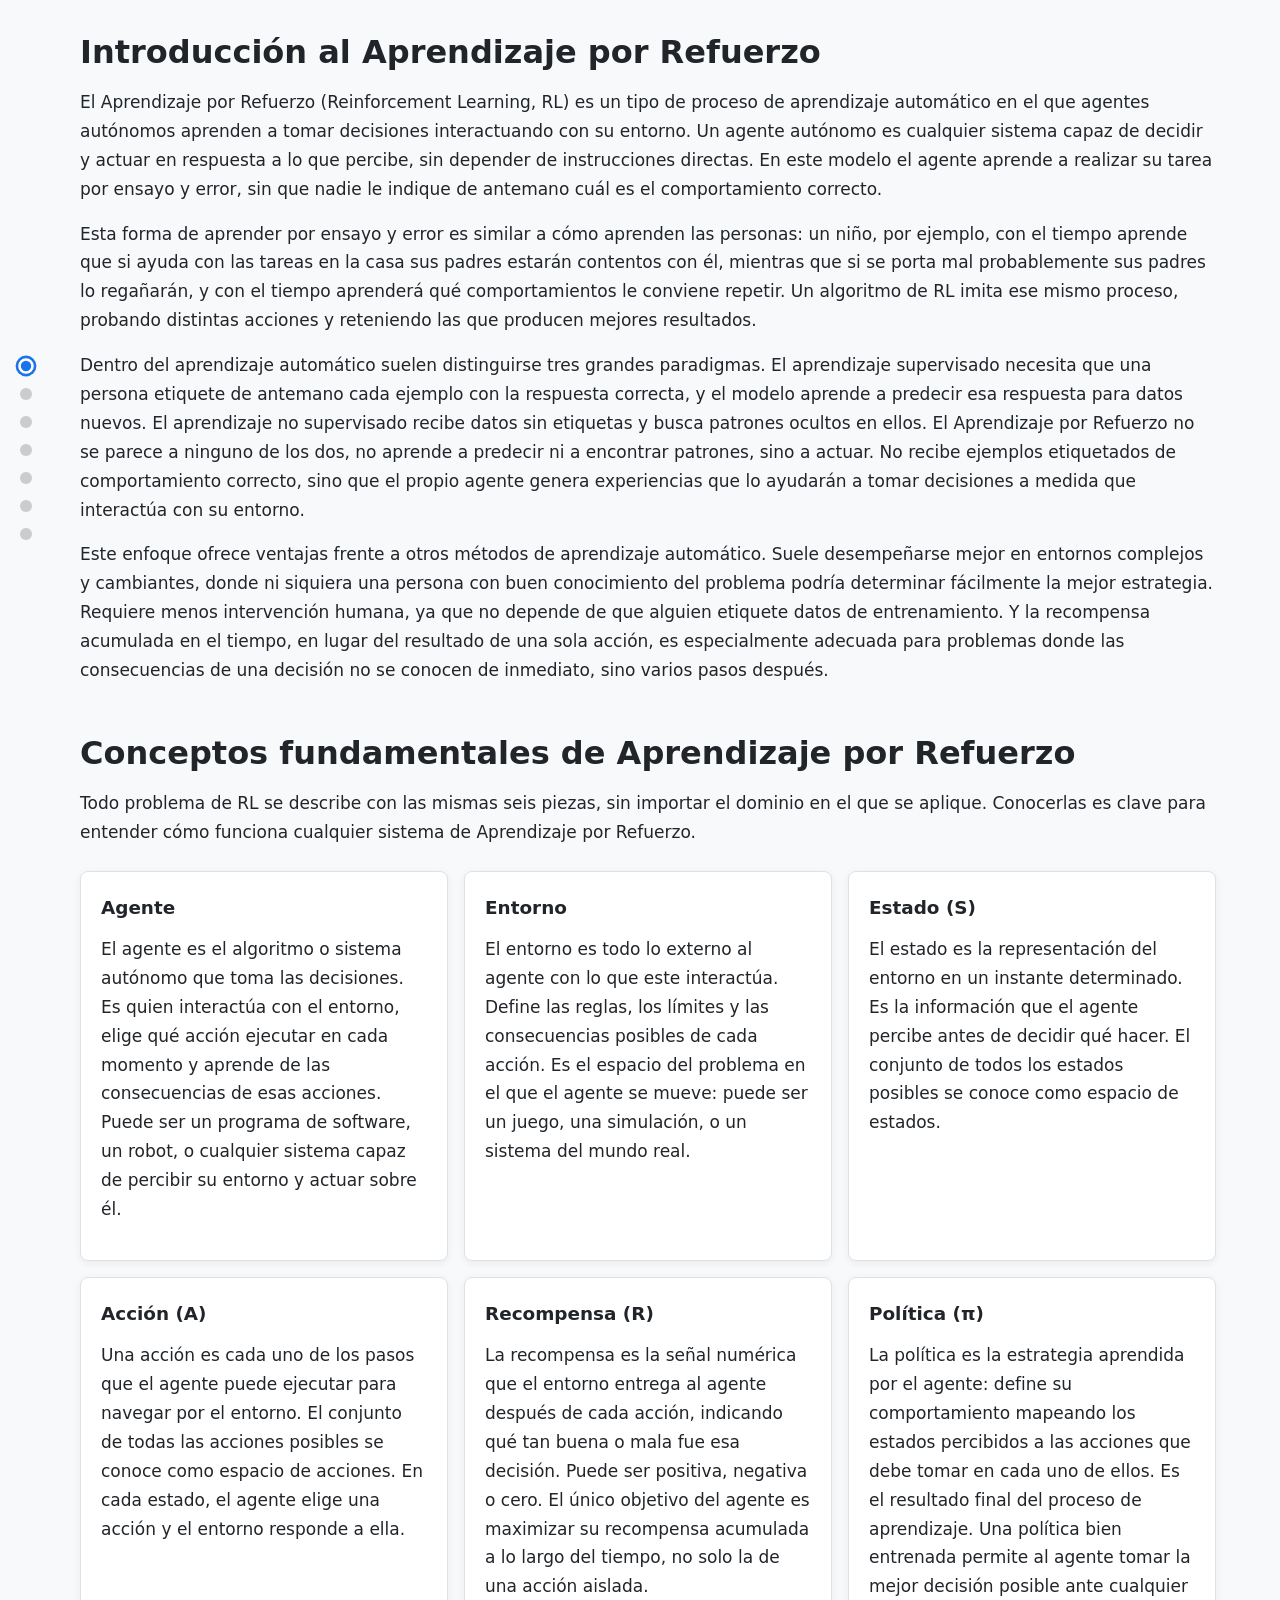
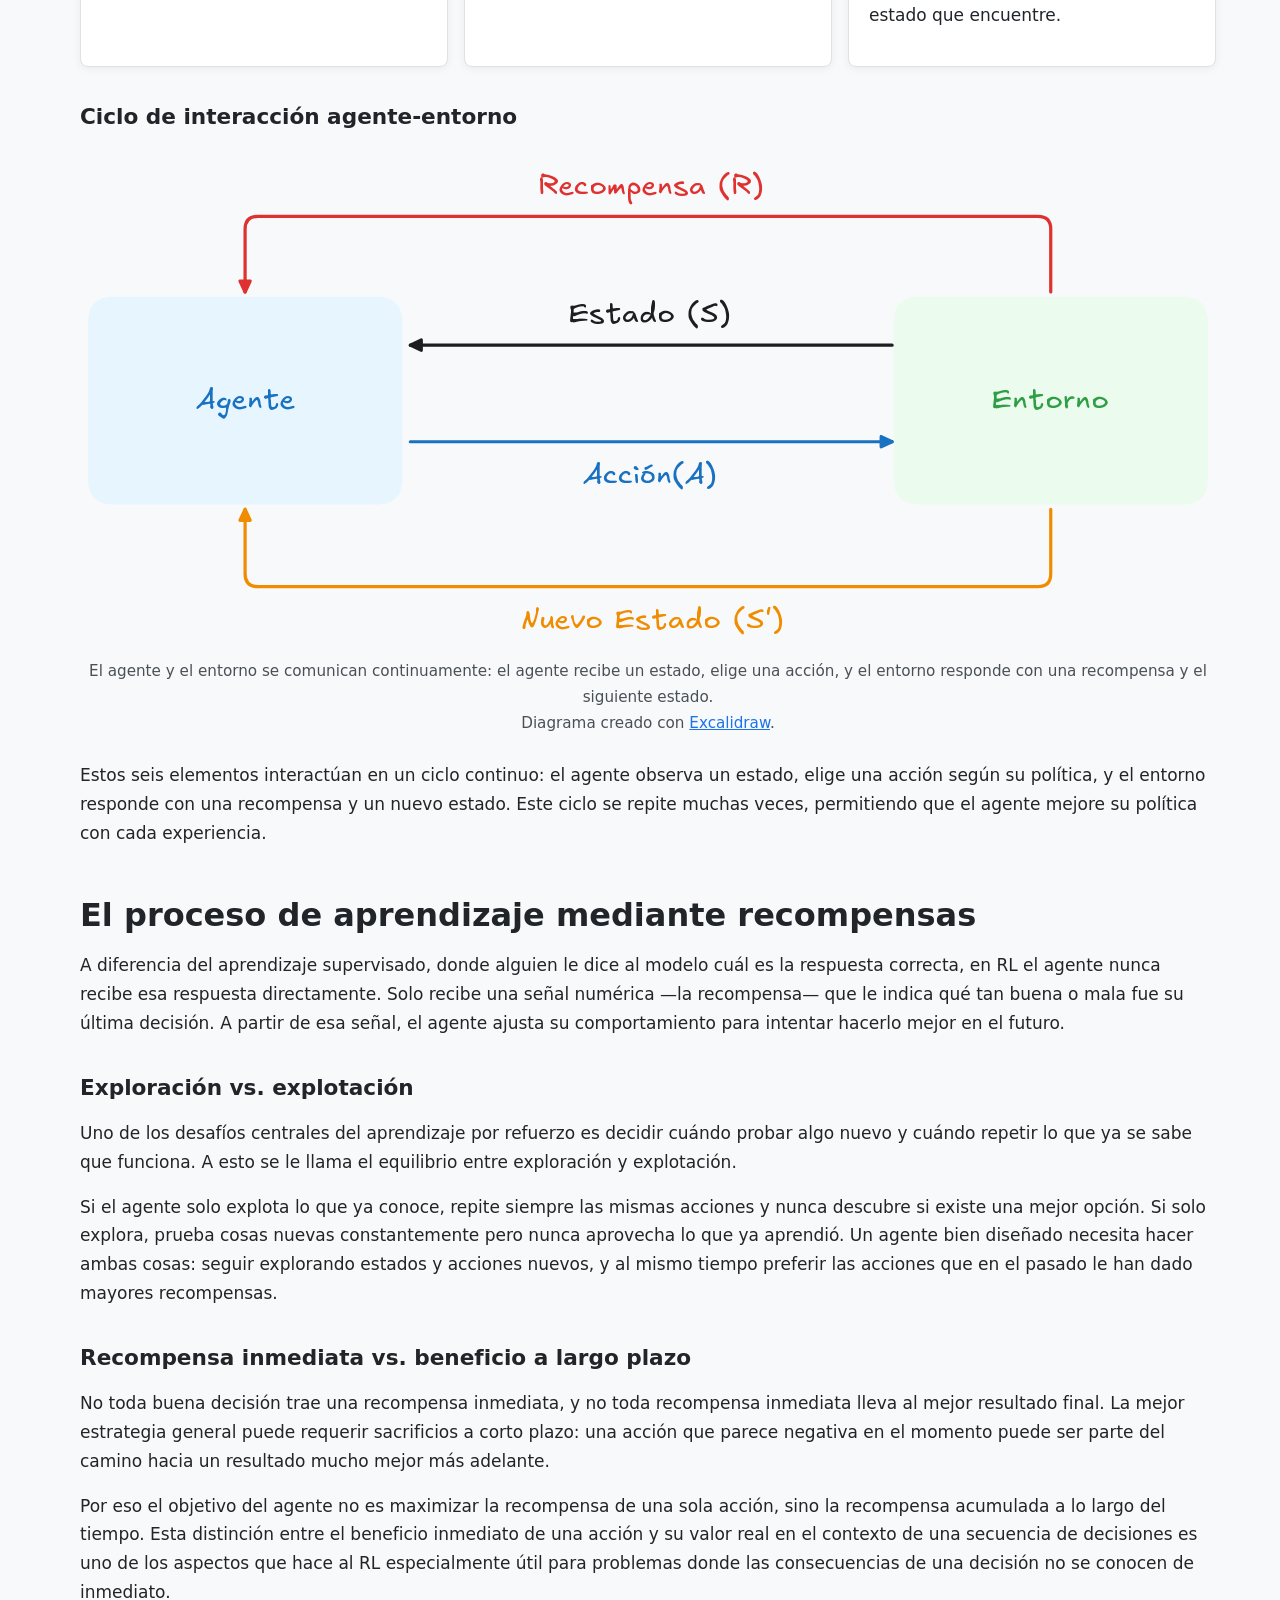
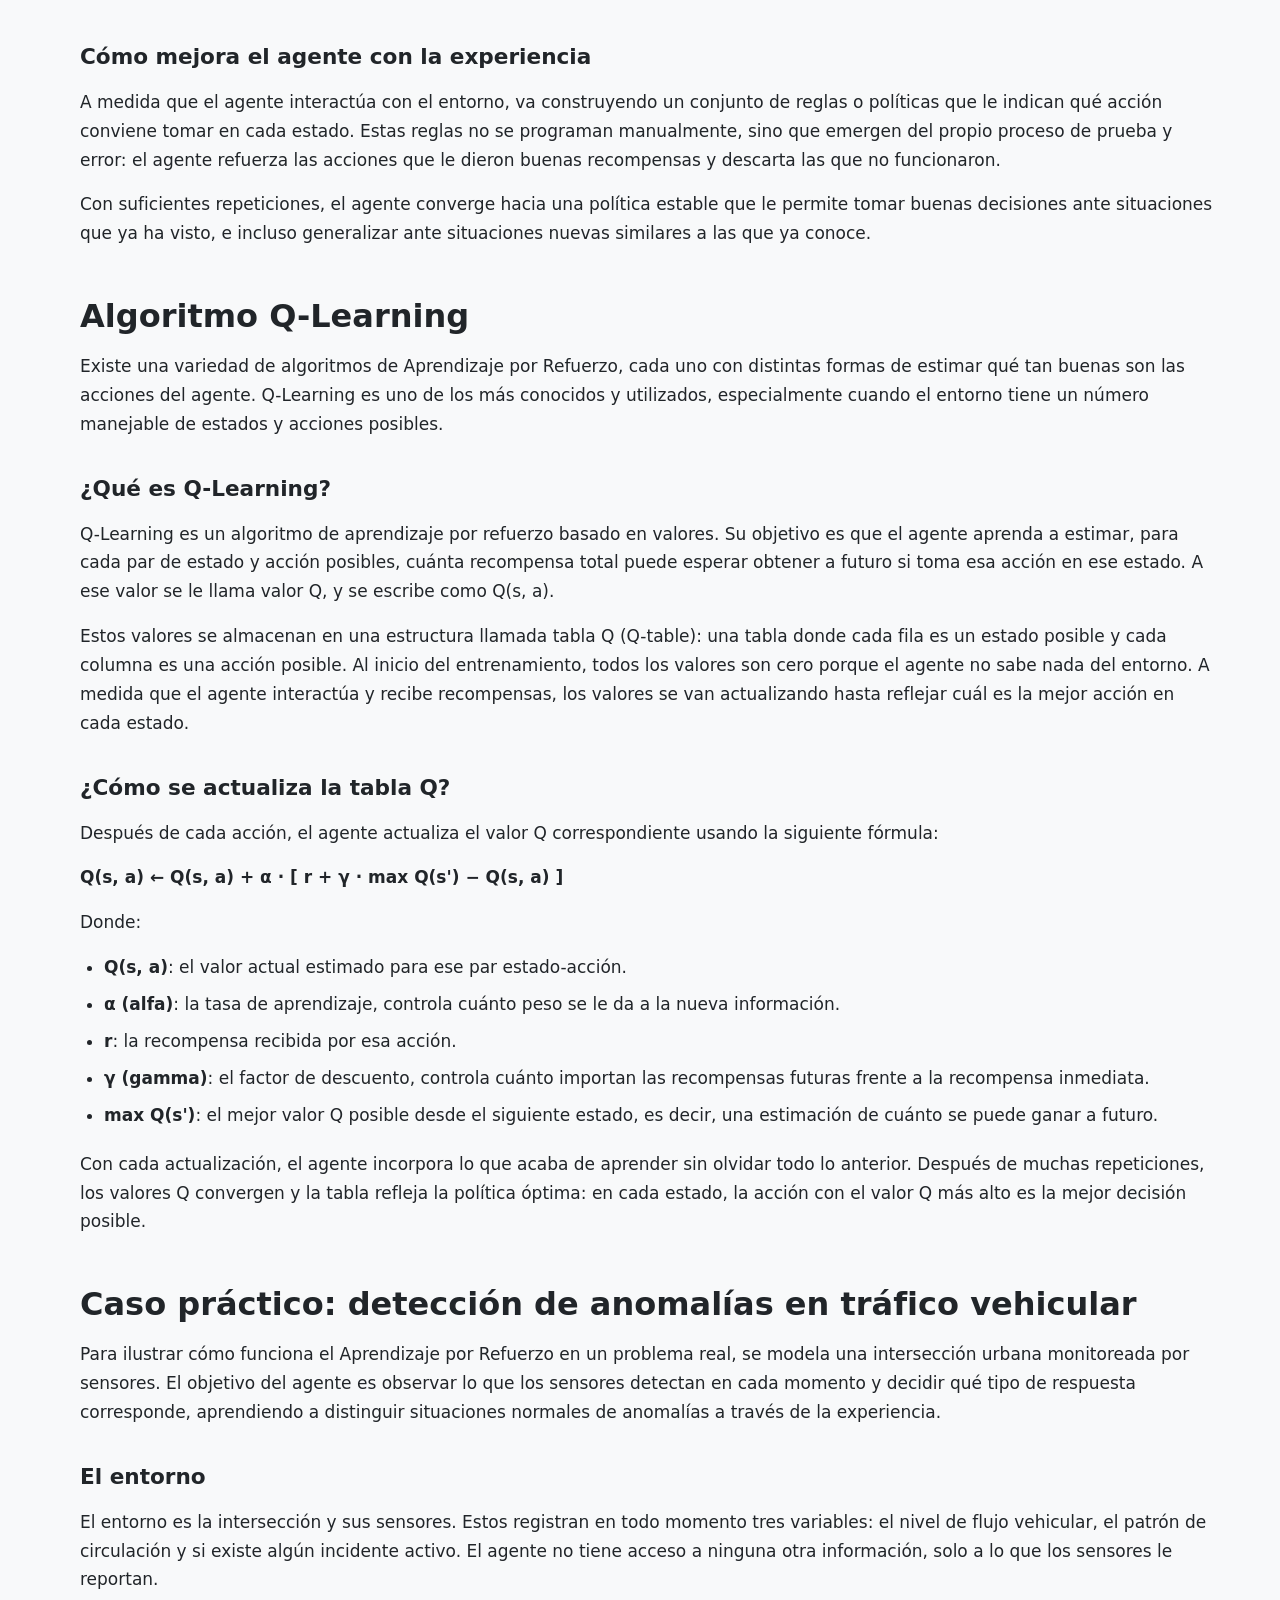
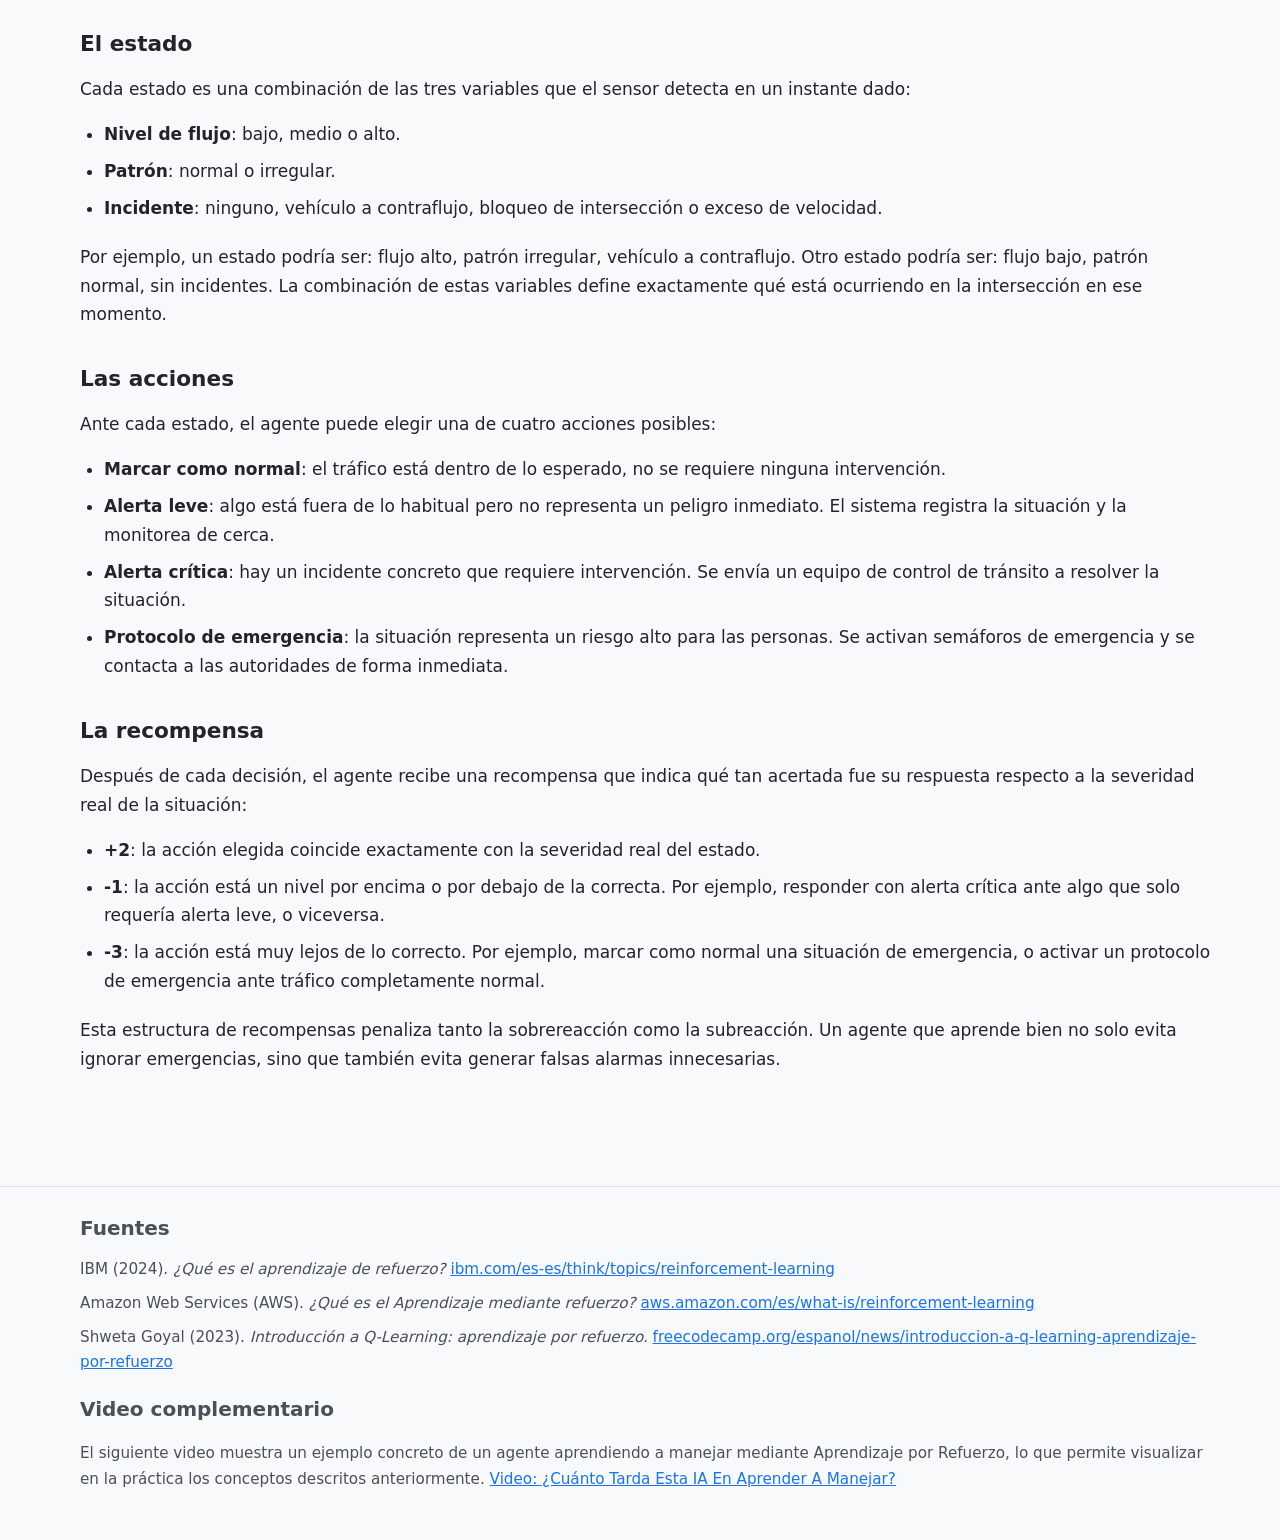
==== index.html @ fd93acb8 "feat: Añadir base para simulador de agente RL" ====
<!DOCTYPE html>
<html lang="es">
  <head>
      <meta charset="UTF-8">
      <meta name="viewport" content="width=device-width, initial-scale=1.0">
      <link rel="stylesheet" href="css/styles.css">
      <title>Aprendizaje por Refuerzo</title>
  </head>
  <body>
    <nav id="navbar" class="nav-dots" aria-label="Navegación principal">
      <a href="#intro" class="nav-link active" aria-label="Introducción">
        <span class="nav-dot"></span>
        <span class="nav-label">Introducción</span>
      </a>
      <a href="#conceptos" class="nav-link" aria-label="Conceptos fundamentales">
        <span class="nav-dot"></span>
        <span class="nav-label">Conceptos</span>
      </a>
      <a href="#aprendizaje" class="nav-link" aria-label="Aprendizaje mediante recompensas">
        <span class="nav-dot"></span>
        <span class="nav-label">Aprendizaje</span>
      </a>
      <a href="#algoritmo" class="nav-link" aria-label="Algoritmo Q-Learning">
        <span class="nav-dot"></span>
        <span class="nav-label">Q-Learning</span>
      </a>
      <a href="#caso-practico" class="nav-link" aria-label="Caso práctico">
        <span class="nav-dot"></span>
        <span class="nav-label">Caso práctico</span>
      </a>
      <a href="./simulador.html" class="nav-link" aria-label="Simulador">
        <span class="nav-dot"></span>
        <span class="nav-label">Simulador</span>
      </a>
      <a href="#conclusiones" class="nav-link" aria-label="Conclusiones">
        <span class="nav-dot"></span>
        <span class="nav-label">Conclusiones</span>
      </a>
    </nav>
    <main>
      <section id="intro">
        <h1>Introducción al Aprendizaje por Refuerzo</h1>
        <p>
          El Aprendizaje por Refuerzo (Reinforcement Learning, RL) es un tipo de proceso de aprendizaje automático en el que agentes autónomos aprenden a tomar decisiones interactuando con su entorno. Un agente autónomo es cualquier sistema capaz de decidir y actuar en respuesta a lo que percibe, sin depender de instrucciones directas. En este modelo el agente aprende a realizar su tarea por ensayo y error, sin que nadie le indique de antemano cuál es el comportamiento correcto.
        </p>
        <p>
          Esta forma de aprender por ensayo y error es similar a cómo aprenden las personas: un niño, por ejemplo, con el tiempo aprende que si ayuda con las tareas en la casa sus padres estarán contentos con él, mientras que si se porta mal probablemente sus padres lo regañarán, y con el tiempo aprenderá qué comportamientos le conviene repetir. Un algoritmo de RL imita ese mismo proceso, probando distintas acciones y reteniendo las que producen mejores resultados.
        </p>
        <p>
          Dentro del aprendizaje automático suelen distinguirse tres grandes paradigmas. El aprendizaje supervisado necesita que una persona etiquete de antemano cada ejemplo con la respuesta correcta, y el modelo aprende a predecir esa respuesta para datos nuevos. El aprendizaje no supervisado recibe datos sin etiquetas y busca patrones ocultos en ellos. El Aprendizaje por Refuerzo no se parece a ninguno de los dos, no aprende a predecir ni a encontrar patrones, sino a actuar. No recibe ejemplos etiquetados de comportamiento correcto, sino que el propio agente genera experiencias que lo ayudarán a tomar decisiones a medida que interactúa con su entorno.
        </p>
        <p>
          Este enfoque ofrece ventajas frente a otros métodos de aprendizaje automático. Suele desempeñarse mejor en entornos complejos y cambiantes, donde ni siquiera una persona con buen conocimiento del problema podría determinar fácilmente la mejor estrategia. Requiere menos intervención humana, ya que no depende de que alguien etiquete datos de entrenamiento. Y la recompensa acumulada en el tiempo, en lugar del resultado de una sola acción, es especialmente adecuada para problemas donde las consecuencias de una decisión no se conocen de inmediato, sino varios pasos después.
        </p>
      </section>

      <section id="conceptos">
        <h1>Conceptos fundamentales de Aprendizaje por Refuerzo</h1>
        <p>
          Todo problema de RL se describe con las mismas seis piezas, sin importar el dominio en el que se aplique. Conocerlas es clave para entender cómo funciona cualquier sistema de Aprendizaje por Refuerzo.
        </p>
        <div class="cards">
          <article>
            <h2>Agente</h2>
            <p>
              El agente es el algoritmo o sistema autónomo que toma las decisiones. Es quien interactúa con el entorno, elige qué acción ejecutar en cada momento y aprende de las consecuencias de esas acciones. Puede ser un programa de software, un robot, o cualquier sistema capaz de percibir su entorno y actuar sobre él.
            </p>
          </article>
          <article>
            <h2>Entorno</h2>
            <p>
              El entorno es todo lo externo al agente con lo que este interactúa. Define las reglas, los límites y las consecuencias posibles de cada acción. Es el espacio del problema en el que el agente se mueve: puede ser un juego, una simulación, o un sistema del mundo real.
            </p>
          </article>
          <article>
            <h2>Estado (S)</h2>
            <p>
              El estado es la representación del entorno en un instante determinado. Es la información que el agente percibe antes de decidir qué hacer. El conjunto de todos los estados posibles se conoce como espacio de estados.
            </p>
          </article>
          <article>
            <h2>Acción (A)</h2>
            <p>
              Una acción es cada uno de los pasos que el agente puede ejecutar para navegar por el entorno. El conjunto de todas las acciones posibles se conoce como espacio de acciones. En cada estado, el agente elige una acción y el entorno responde a ella.
            </p>
          </article>
          <article>
            <h2>Recompensa (R)</h2>
            <p>
              La recompensa es la señal numérica que el entorno entrega al agente después de cada acción, indicando qué tan buena o mala fue esa decisión. Puede ser positiva, negativa o cero. El único objetivo del agente es maximizar su recompensa acumulada a lo largo del tiempo, no solo la de una acción aislada.
            </p>
          </article>
          <article>
            <h2>Política (π)</h2>
            <p>
              La política es la estrategia aprendida por el agente: define su comportamiento mapeando los estados percibidos a las acciones que debe tomar en cada uno de ellos. Es el resultado final del proceso de aprendizaje. Una política bien entrenada permite al agente tomar la mejor decisión posible ante cualquier estado que encuentre.
            </p>
          </article>
        </div>
        <h2>Ciclo de interacción agente-entorno</h2>
        <figure class="diagrama-ciclo">
          <img src="./assets/Diagram.svg" alt="Diagrama del ciclo agente-entorno: estado, acción, recompensa y nuevo estado" />
          <figcaption>
            El agente y el entorno se comunican continuamente: el agente recibe un estado,
            elige una acción, y el entorno responde con una recompensa y el siguiente estado. <br>
            Diagrama creado con <a href="https://excalidraw.com" target="_blank" rel="noopener noreferrer">Excalidraw</a>.
          </figcaption>
        </figure>

        <p>
          Estos seis elementos interactúan en un ciclo continuo: el agente observa un estado, elige una acción según su política, y el entorno responde con una recompensa y un nuevo estado. Este ciclo se repite muchas veces, permitiendo que el agente mejore su política con cada experiencia.
        </p>
      </section>

      <section id="aprendizaje">
        <h1>El proceso de aprendizaje mediante recompensas</h1>
        <p>
          A diferencia del aprendizaje supervisado, donde alguien le dice al modelo cuál es la respuesta correcta, en RL el agente nunca recibe esa respuesta directamente. Solo recibe una señal numérica —la recompensa— que le indica qué tan buena o mala fue su última decisión. A partir de esa señal, el agente ajusta su comportamiento para intentar hacerlo mejor en el futuro.
        </p>
        <h2>Exploración vs. explotación</h2>
        <p>
          Uno de los desafíos centrales del aprendizaje por refuerzo es decidir cuándo probar algo nuevo y cuándo repetir lo que ya se sabe que funciona. A esto se le llama el equilibrio entre exploración y explotación.
        </p>
        <p>
          Si el agente solo explota lo que ya conoce, repite siempre las mismas acciones y nunca descubre si existe una mejor opción. Si solo explora, prueba cosas nuevas constantemente pero nunca aprovecha lo que ya aprendió. Un agente bien diseñado necesita hacer ambas cosas: seguir explorando estados y acciones nuevos, y al mismo tiempo preferir las acciones que en el pasado le han dado mayores recompensas.
        </p>

        <h2>Recompensa inmediata vs. beneficio a largo plazo</h2>
        <p>
          No toda buena decisión trae una recompensa inmediata, y no toda recompensa inmediata lleva al mejor resultado final. La mejor estrategia general puede requerir sacrificios a corto plazo: una acción que parece negativa en el momento puede ser parte del camino hacia un resultado mucho mejor más adelante.
        </p>
        <p>
          Por eso el objetivo del agente no es maximizar la recompensa de una sola acción, sino la recompensa acumulada a lo largo del tiempo. Esta distinción entre el beneficio inmediato de una acción y su valor real en el contexto de una secuencia de decisiones es uno de los aspectos que hace al RL especialmente útil para problemas donde las consecuencias de una decisión no se conocen de inmediato.
        </p>

        <h2>Cómo mejora el agente con la experiencia</h2>
        <p>
          A medida que el agente interactúa con el entorno, va construyendo un conjunto de reglas o políticas que le indican qué acción conviene tomar en cada estado. Estas reglas no se programan manualmente, sino que emergen del propio proceso de prueba y error: el agente refuerza las acciones que le dieron buenas recompensas y descarta las que no funcionaron.
        </p>
        <p>
          Con suficientes repeticiones, el agente converge hacia una política estable que le permite tomar buenas decisiones ante situaciones que ya ha visto, e incluso generalizar ante situaciones nuevas similares a las que ya conoce.
        </p>
      </section>

      <section id="algoritmo">
        <h1>Algoritmo Q-Learning</h1>
        <p>
          Existe una variedad de algoritmos de Aprendizaje por Refuerzo, cada uno con distintas formas de estimar qué tan buenas son las acciones del agente. Q-Learning es uno de los más conocidos y utilizados, especialmente cuando el entorno tiene un número manejable de estados y acciones posibles.
        </p>
        <h2>¿Qué es Q-Learning?</h2>
        <p>
          Q-Learning es un algoritmo de aprendizaje por refuerzo basado en valores. Su objetivo es que el agente aprenda a estimar, para cada par de estado y acción posibles, cuánta recompensa total puede esperar obtener a futuro si toma esa acción en ese estado. A ese valor se le llama valor Q, y se escribe como Q(s, a).
        </p>
        <p>
          Estos valores se almacenan en una estructura llamada tabla Q (Q-table): una tabla donde cada fila es un estado posible y cada columna es una acción posible. Al inicio del entrenamiento, todos los valores son cero porque el agente no sabe nada del entorno. A medida que el agente interactúa y recibe recompensas, los valores se van actualizando hasta reflejar cuál es la mejor acción en cada estado.
        </p>

        <h2>¿Cómo se actualiza la tabla Q?</h2>
        <p>
          Después de cada acción, el agente actualiza el valor Q correspondiente usando la siguiente fórmula:
        </p>
        <p>
          <strong>Q(s, a) ← Q(s, a) + α · [ r + γ · max Q(s') − Q(s, a) ]</strong>
        </p>
        <p>Donde:</p>
        <ul>
          <li><strong>Q(s, a)</strong>: el valor actual estimado para ese par estado-acción.</li>
          <li><strong>α (alfa)</strong>: la tasa de aprendizaje, controla cuánto peso se le da a la nueva información.</li>
          <li><strong>r</strong>: la recompensa recibida por esa acción.</li>
          <li><strong>γ (gamma)</strong>: el factor de descuento, controla cuánto importan las recompensas futuras frente a la recompensa inmediata.</li>
          <li><strong>max Q(s')</strong>: el mejor valor Q posible desde el siguiente estado, es decir, una estimación de cuánto se puede ganar a futuro.</li>
        </ul>
        <p>
          Con cada actualización, el agente incorpora lo que acaba de aprender sin olvidar todo lo anterior. Después de muchas repeticiones, los valores Q convergen y la tabla refleja la política óptima: en cada estado, la acción con el valor Q más alto es la mejor decisión posible.
        </p>
      </section>

      <section id="caso-practico">
        <h1>Caso práctico: detección de anomalías en tráfico vehicular</h1>
        <p>
          Para ilustrar cómo funciona el Aprendizaje por Refuerzo en un problema real, se modela una intersección urbana monitoreada por sensores. El objetivo del agente es observar lo que los sensores detectan en cada momento y decidir qué tipo de respuesta corresponde, aprendiendo a distinguir situaciones normales de anomalías a través de la experiencia.
        </p>
        <h2>El entorno</h2>
        <p>
          El entorno es la intersección y sus sensores. Estos registran en todo momento tres variables: el nivel de flujo vehicular, el patrón de circulación y si existe algún incidente activo. El agente no tiene acceso a ninguna otra información, solo a lo que los sensores le reportan.
        </p>
        <h2>El estado</h2>
        <p>
          Cada estado es una combinación de las tres variables que el sensor detecta en un instante dado:
        </p>
        <ul>
          <li><strong>Nivel de flujo</strong>: bajo, medio o alto.</li>
          <li><strong>Patrón</strong>: normal o irregular.</li>
          <li><strong>Incidente</strong>: ninguno, vehículo a contraflujo, bloqueo de intersección o exceso de velocidad.</li>
        </ul>
        <p>
          Por ejemplo, un estado podría ser: flujo alto, patrón irregular, vehículo a contraflujo. Otro estado podría ser: flujo bajo, patrón normal, sin incidentes. La combinación de estas variables define exactamente qué está ocurriendo en la intersección en ese momento.
        </p>
        <h2>Las acciones</h2>
        <p>
          Ante cada estado, el agente puede elegir una de cuatro acciones posibles:
        </p>
        <ul>
          <li>
            <strong>Marcar como normal</strong>: el tráfico está dentro de lo esperado, no se requiere ninguna intervención.
          </li>
          <li>
            <strong>Alerta leve</strong>: algo está fuera de lo habitual pero no representa un peligro inmediato. El sistema registra la situación y la monitorea de cerca.
          </li>
          <li>
            <strong>Alerta crítica</strong>: hay un incidente concreto que requiere intervención. Se envía un equipo de control de tránsito a resolver la situación.
          </li>
          <li>
            <strong>Protocolo de emergencia</strong>: la situación representa un riesgo alto para las personas. Se activan semáforos de emergencia y se contacta a las autoridades de forma inmediata.
          </li>
        </ul>
        <h2>La recompensa</h2>
        <p>
          Después de cada decisión, el agente recibe una recompensa que indica qué tan acertada fue su respuesta respecto a la severidad real de la situación:
        </p>
        <ul>
          <li><strong>+2</strong>: la acción elegida coincide exactamente con la severidad real del estado.</li>
          <li><strong>-1</strong>: la acción está un nivel por encima o por debajo de la correcta. Por ejemplo, responder con alerta crítica ante algo que solo requería alerta leve, o viceversa.</li>
          <li><strong>-3</strong>: la acción está muy lejos de lo correcto. Por ejemplo, marcar como normal una situación de emergencia, o activar un protocolo de emergencia ante tráfico completamente normal.</li>
        </ul>
        <p>
          Esta estructura de recompensas penaliza tanto la sobrereacción como la subreacción. Un agente que aprende bien no solo evita ignorar emergencias, sino que también evita generar falsas alarmas innecesarias.
        </p>
      </section>
    </main>

    <footer>
      <h2>Fuentes</h2>
      <ul>
        <li>
          IBM (2024). <em>¿Qué es el aprendizaje de refuerzo?</em>
          <a href="https://www.ibm.com/es-es/think/topics/reinforcement-learning" target="_blank" rel="noopener noreferrer">
            ibm.com/es-es/think/topics/reinforcement-learning
          </a>
        </li>
        <li>
          Amazon Web Services (AWS). <em>¿Qué es el Aprendizaje mediante refuerzo?</em>
          <a href="https://aws.amazon.com/es/what-is/reinforcement-learning/" target="_blank" rel="noopener noreferrer">
            aws.amazon.com/es/what-is/reinforcement-learning
          </a>
        </li>
        <li>
          Shweta Goyal (2023). <em>Introducción a Q-Learning: aprendizaje por refuerzo.</em>
          <a href="https://www.freecodecamp.org/espanol/news/introduccion-a-q-learning-aprendizaje-por-refuerzo/" target="_blank" rel="noopener noreferrer">
            freecodecamp.org/espanol/news/introduccion-a-q-learning-aprendizaje-por-refuerzo
          </a>
        </li>
      </ul>
      <h2>Video complementario</h2>
      <p>
          El siguiente video muestra un ejemplo concreto de un agente aprendiendo a manejar mediante Aprendizaje por Refuerzo, lo que permite visualizar en la práctica los conceptos descritos anteriormente.
          <a href="https://www.youtube.com/watch?v=5vwBQ_KoD60" target="_blank" rel="noopener noreferrer">
            Video: ¿Cuánto Tarda Esta IA En Aprender A Manejar?
          </a>
        </p>
    </footer>
    <script src="js/script.js"></script>
  </body>
</html>
---- css/styles.css ----
/* Navbar con puntos */
#navbar {
  position: fixed;
  top: 50%;
  left: 1.25rem;
  z-index: 1000;
  transform: translateY(-50%);
  display: flex;
  flex-direction: column;
  gap: 1rem;
}

#navbar .nav-link {
  position: relative;
  display: flex;
  align-items: center;
  text-decoration: none;
  color: #555555;
}

#navbar .nav-dot {
  display: block;
  width: 12px;
  height: 12px;
  border-radius: 50%;
  background-color: #cccccc;
  border: 2px solid transparent;
  transition: background-color 0.2s ease, transform 0.2s ease, border-color 0.2s ease;
}

#navbar .nav-link:hover .nav-dot,
#navbar .nav-link:focus .nav-dot {
  background-color: #888888;
  transform: scale(1.2);
}

#navbar .nav-link.active .nav-dot {
  background-color: #1a73e8;
  border-color: #ffffff;
  box-shadow: 0 0 0 2px #1a73e8;
  transform: scale(1.3);
}

#navbar .nav-label {
  position: absolute;
  left: 1.5rem;
  padding: 0.35rem 0.6rem;
  white-space: nowrap;
  font-size: 0.85rem;
  font-weight: 500;
  color: #333333;
  background-color: #ffffff;
  border: 1px solid #e0e0e0;
  border-radius: 4px;
  opacity: 0;
  visibility: hidden;
  transform: translateX(-8px);
  transition: opacity 0.2s ease, transform 0.2s ease, visibility 0.2s ease;
  box-shadow: 0 2px 6px rgba(0, 0, 0, 0.08);
}

#navbar .nav-link:hover .nav-label,
#navbar .nav-link:focus .nav-label {
  opacity: 1;
  visibility: visible;
  transform: translateX(0);
}

/* Colores de los puntos por sección */
.nav-link[href="#intro"] .nav-dot {
  background-color: #1a73e8;
}

.nav-link[href="#conceptos"] .nav-dot {
  background-color: #34a853;
}

.nav-link[href="#aprendizaje"] .nav-dot {
  background-color: #f9ab00;
}

.nav-link[href="#algoritmo"] .nav-dot {
  background-color: #9334e6;
}

.nav-link[href="#caso-practico"] .nav-dot {
  background-color: #ea4335;
}

.nav-link[href="#simulador"] .nav-dot {
  background-color: #00acc1;
}

.nav-link[href="#conclusiones"] .nav-dot {
  background-color: #e37400;
}

/* Base y tipografía */
:root {
  --color-fondo: #f8f9fa;
  --color-texto: #212529;
  --color-texto-secundario: #495057;
  --color-borde: #dee2e6;
  --color-acento: #1a73e8;
  --color-tarjeta: #ffffff;
  --radio-borde: 8px;
  --sombra-suave: 0 2px 8px rgba(0, 0, 0, 0.06);
  --fuente: system-ui, -apple-system, BlinkMacSystemFont, 'Segoe UI', Roboto, 'Helvetica Neue', Arial, sans-serif;
}

* {
  box-sizing: border-box;
}

html {
  scroll-behavior: smooth;
}

body {
  margin: 0;
  font-family: var(--fuente);
  font-size: 1.0625rem;
  line-height: 1.7;
  color: var(--color-texto);
  background-color: var(--color-fondo);
}

/* Layout general */
main,
footer {
  width: 100%;
  padding: 2rem 4rem 2rem 5rem;
}

footer {
  border-top: 1px solid var(--color-borde);
  margin-top: 2rem;
  padding-top: 1.5rem;
  color: var(--color-texto-secundario);
  font-size: 0.95rem;
}

/* Secciones */
section {
  margin-bottom: 3rem;
}

section h1 {
  font-size: 2rem;
  font-weight: 700;
  line-height: 1.25;
  margin: 0 0 1rem;
  color: var(--color-texto);
}

section h2 {
  font-size: 1.35rem;
  font-weight: 600;
  margin: 2rem 0 0.75rem;
  color: var(--color-texto);
}

section p {
  margin: 0 0 1rem;
}

section ul {
  margin: 0 0 1.25rem;
  padding-left: 1.5rem;
}

section li {
  margin-bottom: 0.5rem;
}

/* Enlaces */
a {
  color: var(--color-acento);
  text-decoration: underline;
}

a:hover,
a:focus {
  color: #1557b0;
}

/* Footer */
footer h2 {
  font-size: 1.25rem;
  margin: 0 0 0.75rem;
}

footer ul {
  list-style: none;
  padding: 0;
  margin: 0 0 1rem;
}

footer li {
  margin-bottom: 0.5rem;
}


/*Tarjetas de conceptos*/

#conceptos .cards {
  display: grid;
  grid-template-columns: repeat(3, 1fr);
  gap: 1rem;
  margin: 1.5rem 0;
}

#conceptos article {
  background-color: var(--color-tarjeta);
  border: 1px solid var(--color-borde);
  border-radius: var(--radio-borde);
  padding: 1.25rem;
  box-shadow: var(--sombra-suave);
}

#conceptos article h2 {
  margin-top: 0;
  font-size: 1.15rem;
}

/* Diagrama del ciclo agente-entorno */
.diagrama-ciclo {
  margin: 1.5rem 0;
  text-align: center;
}

.diagrama-ciclo img,
.diagrama-ciclo svg {
  max-width: 100%;
  max-height: 55vh;
  height: auto;
  display: block;
  margin: 0 auto;
}

.diagrama-ciclo figcaption {
  margin-top: 0.75rem;
  font-size: 0.95rem;
  color: var(--color-texto-secundario);
}
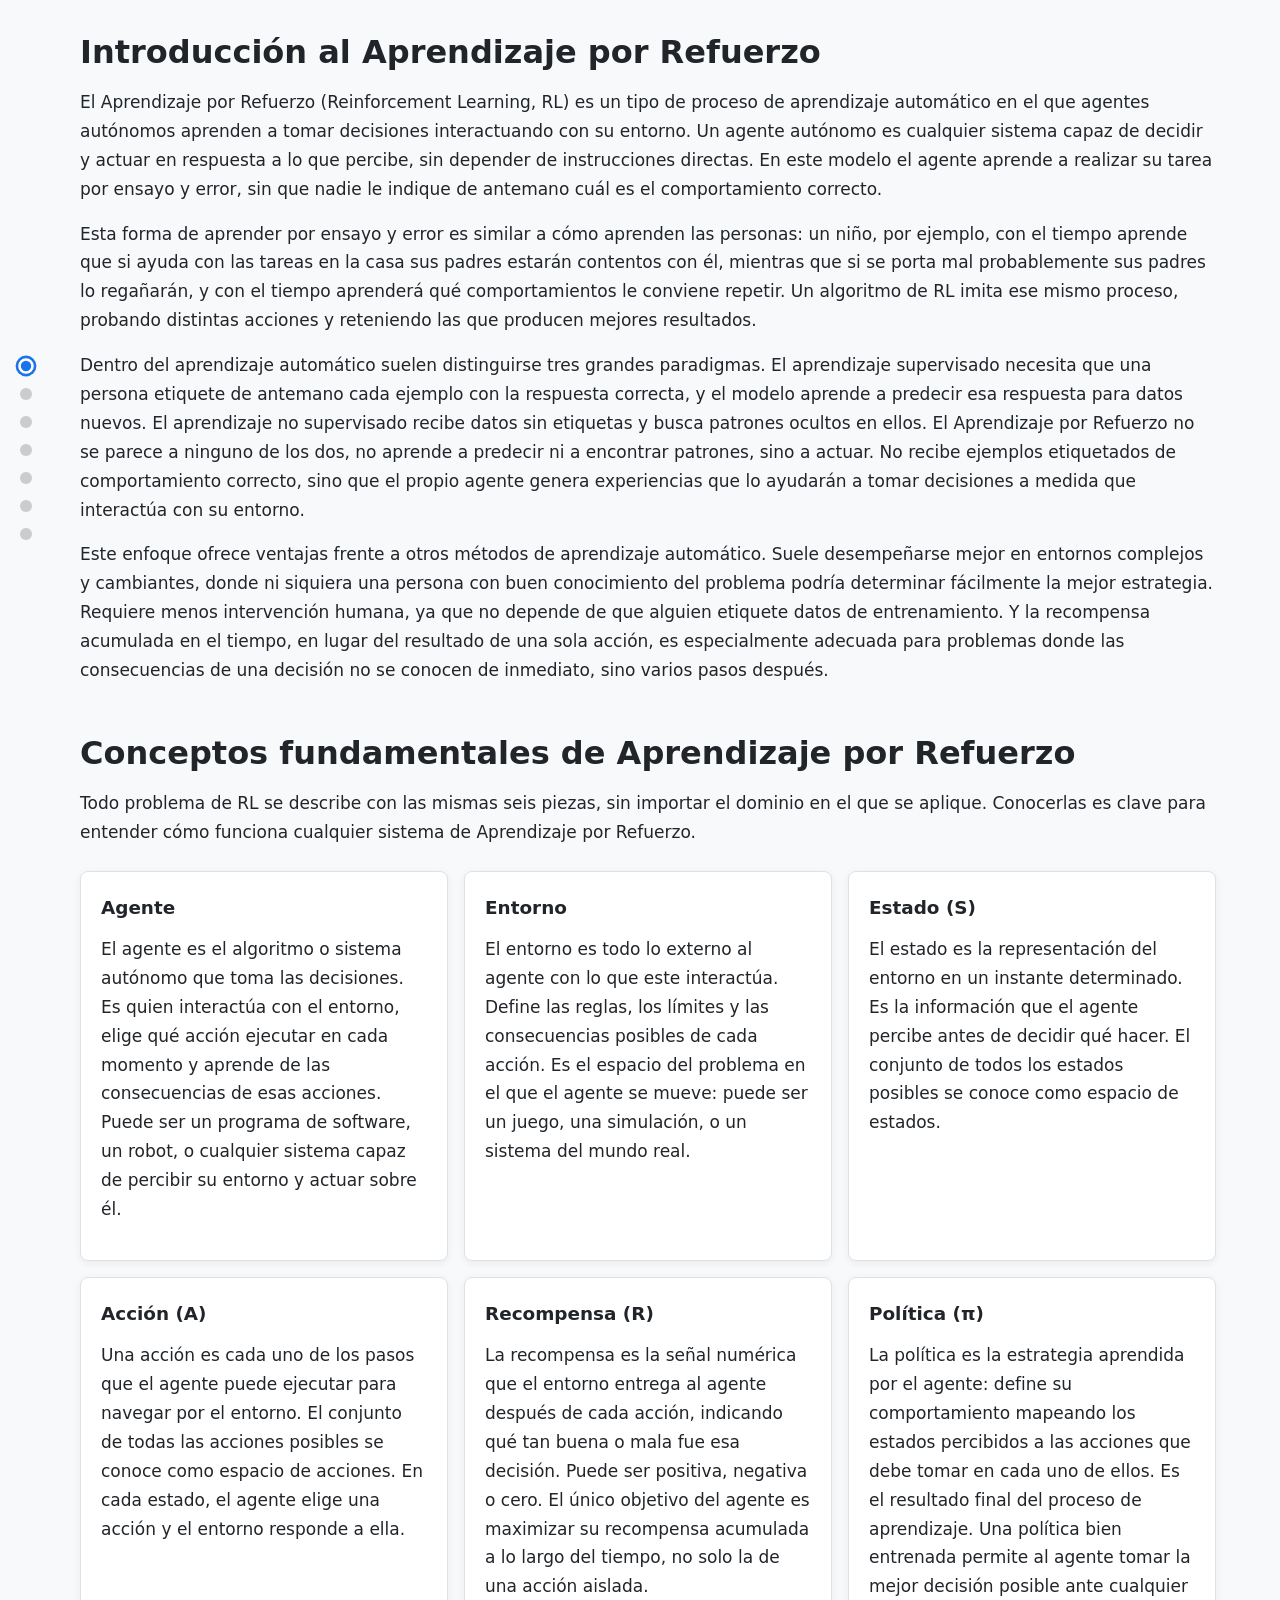
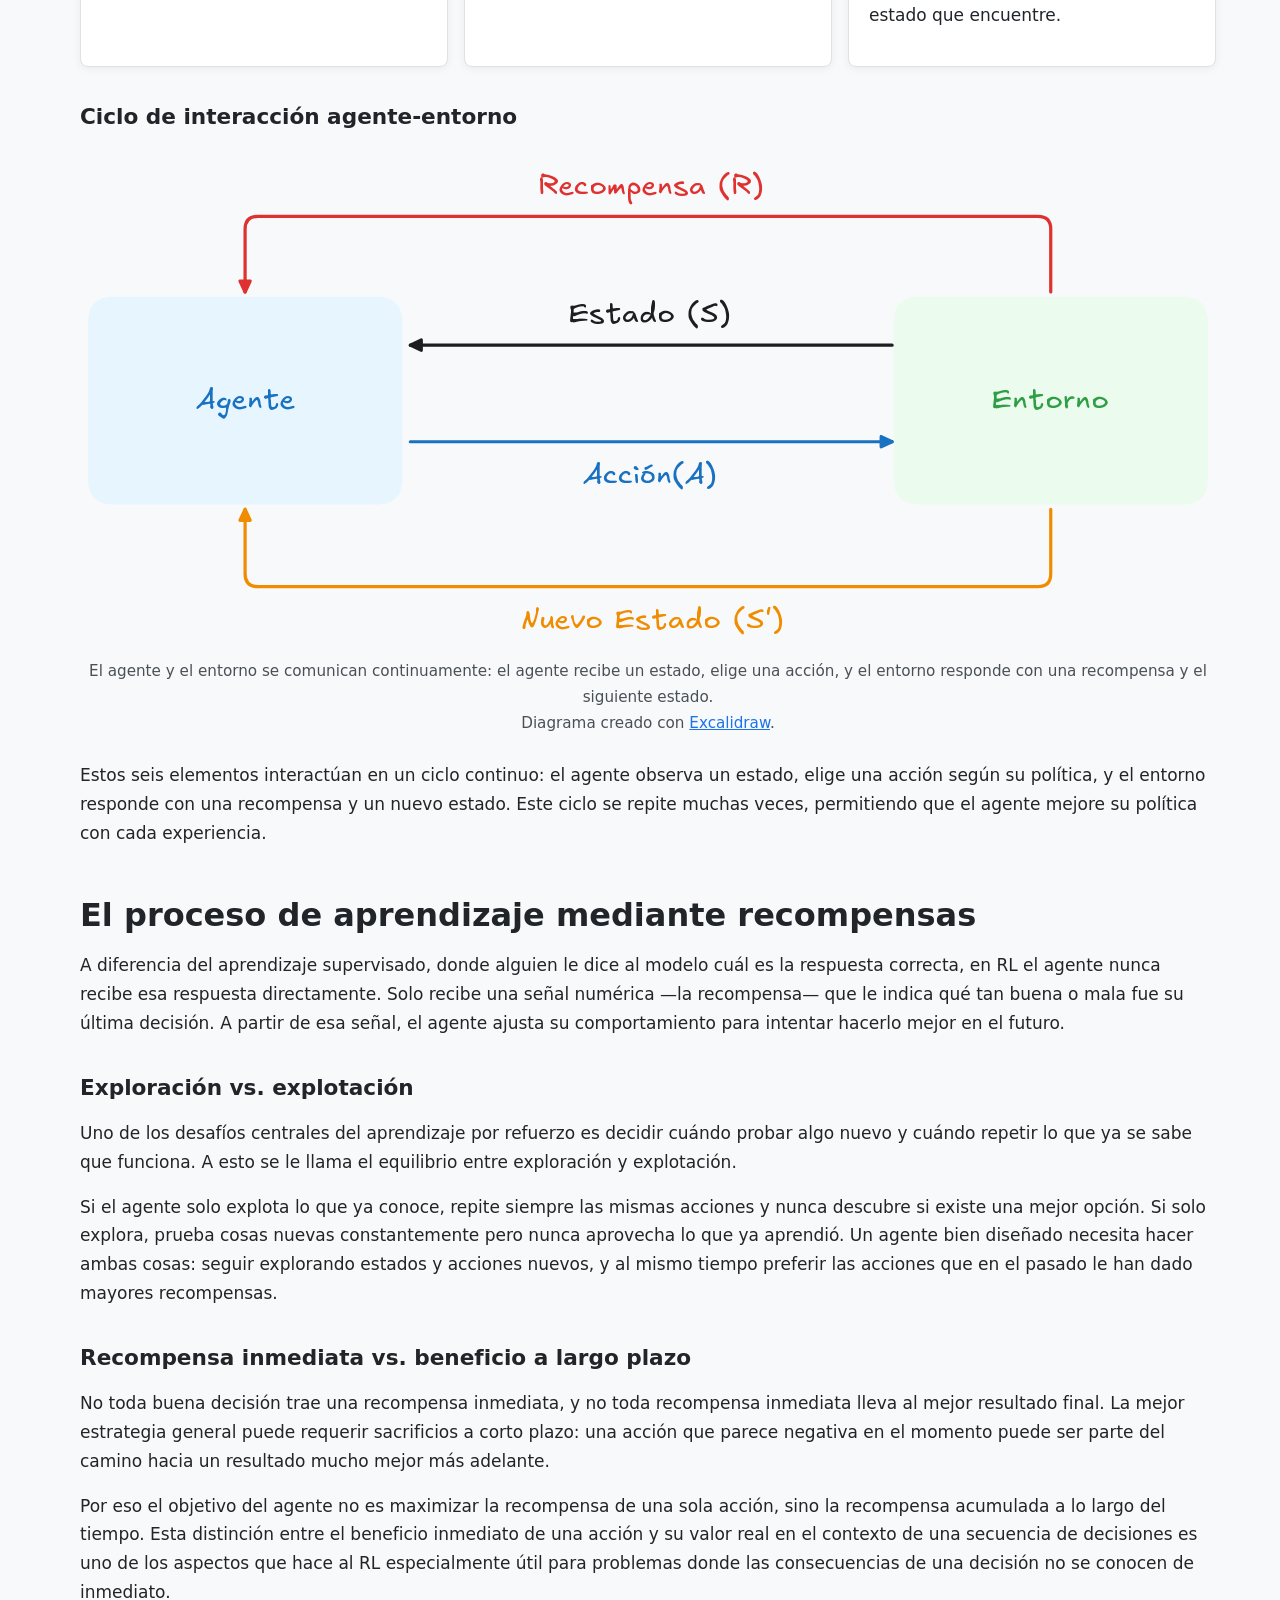
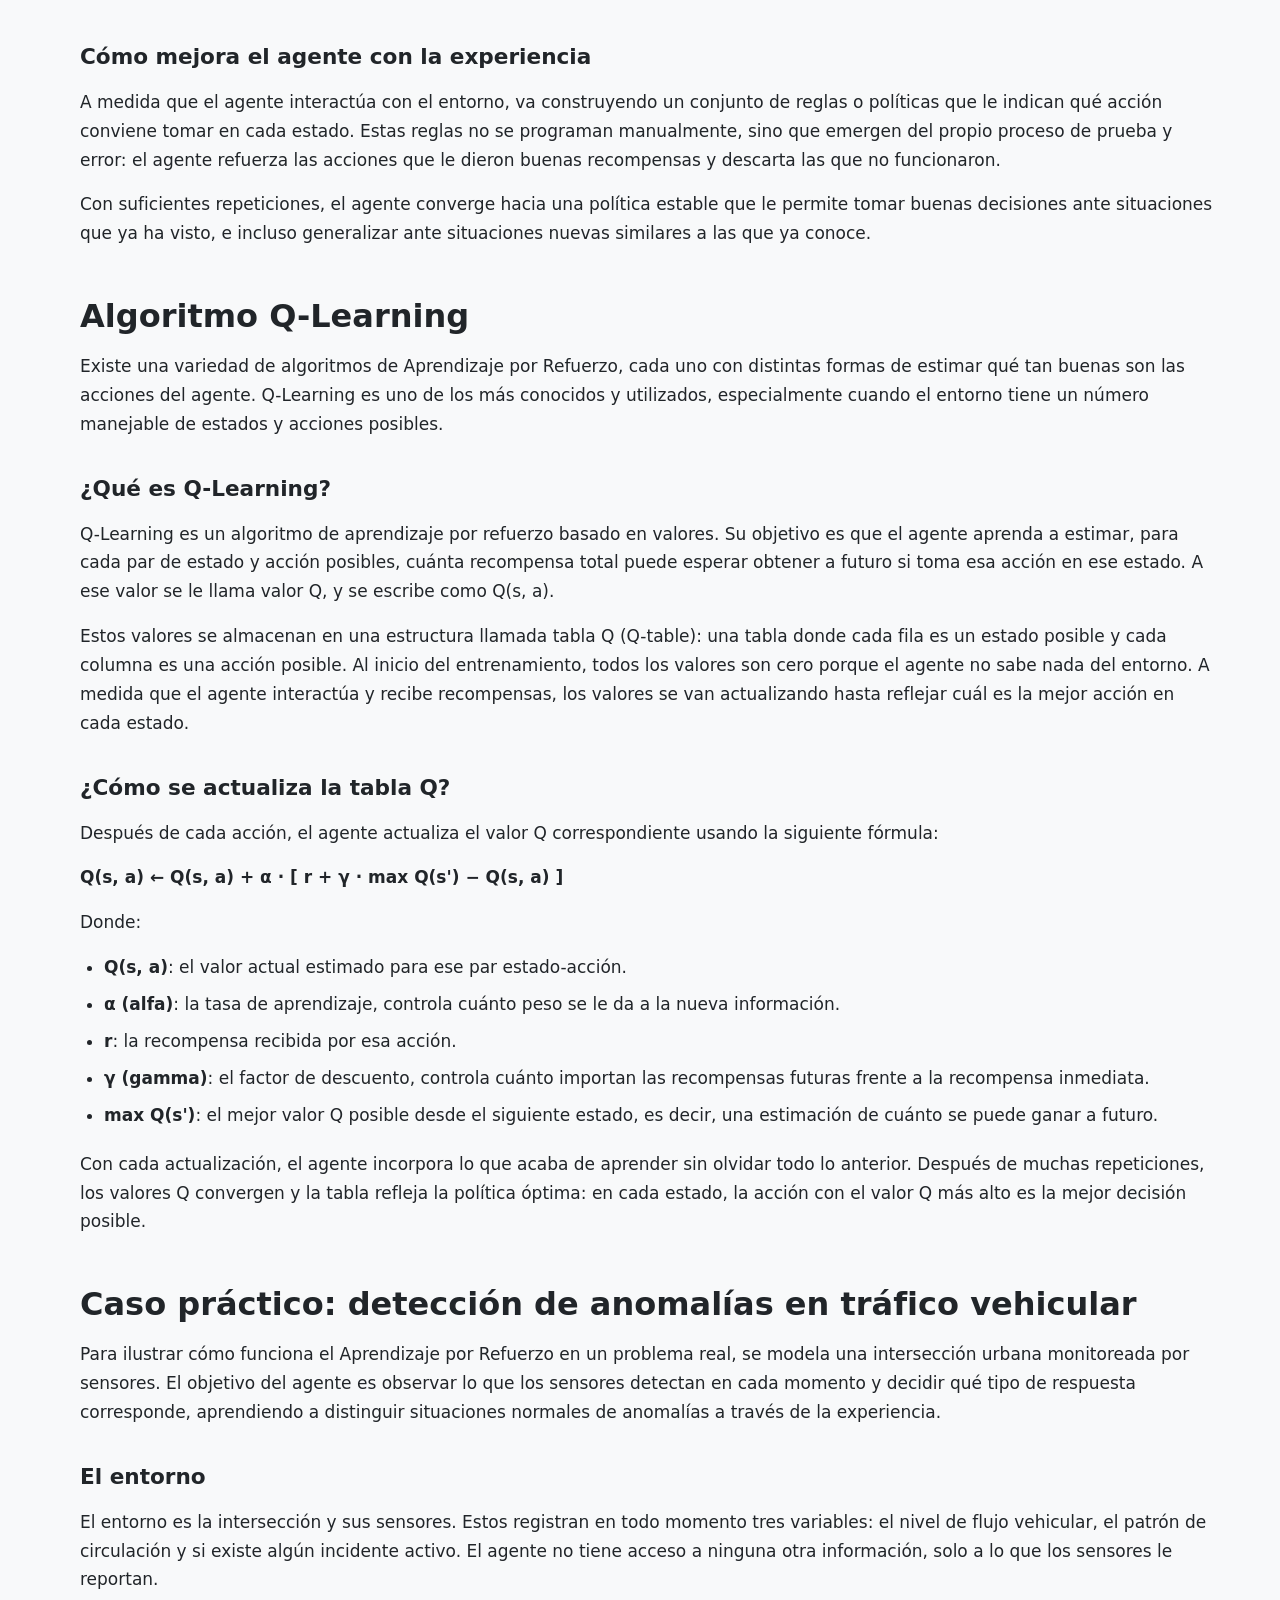
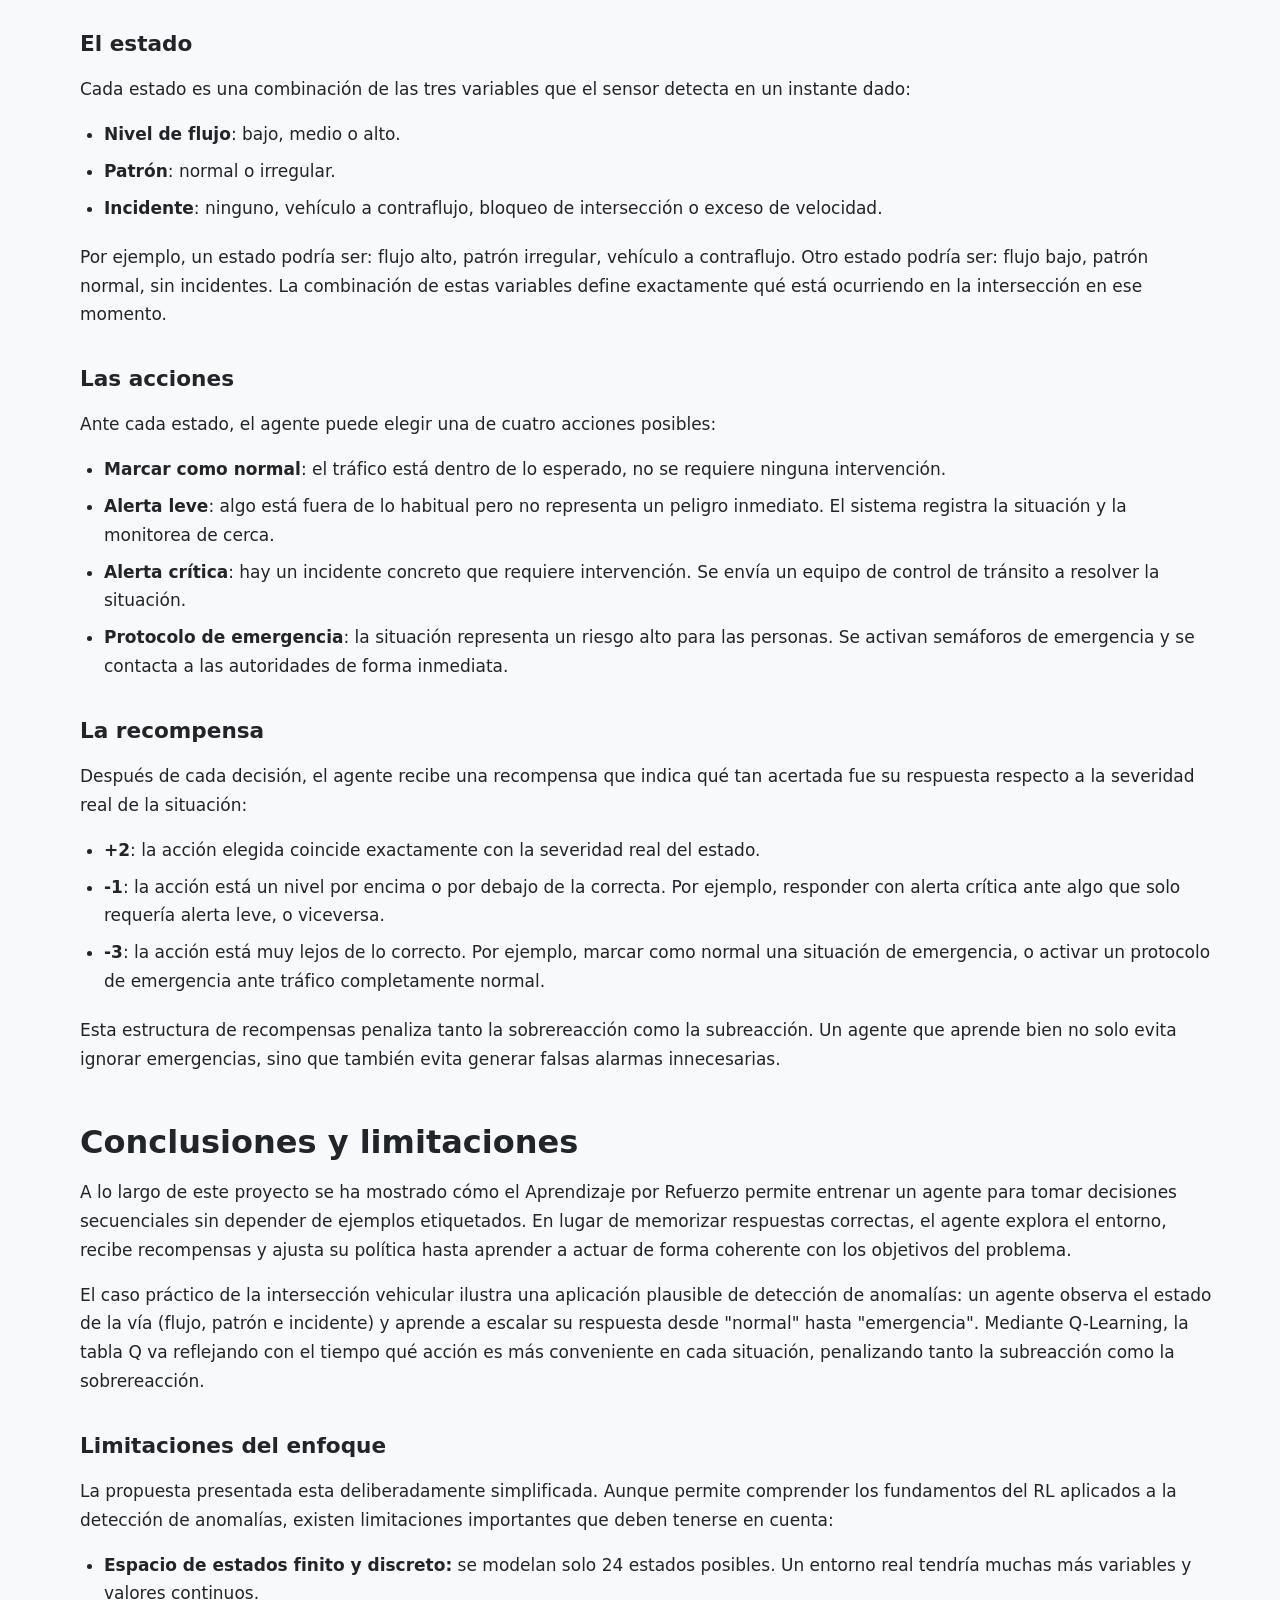
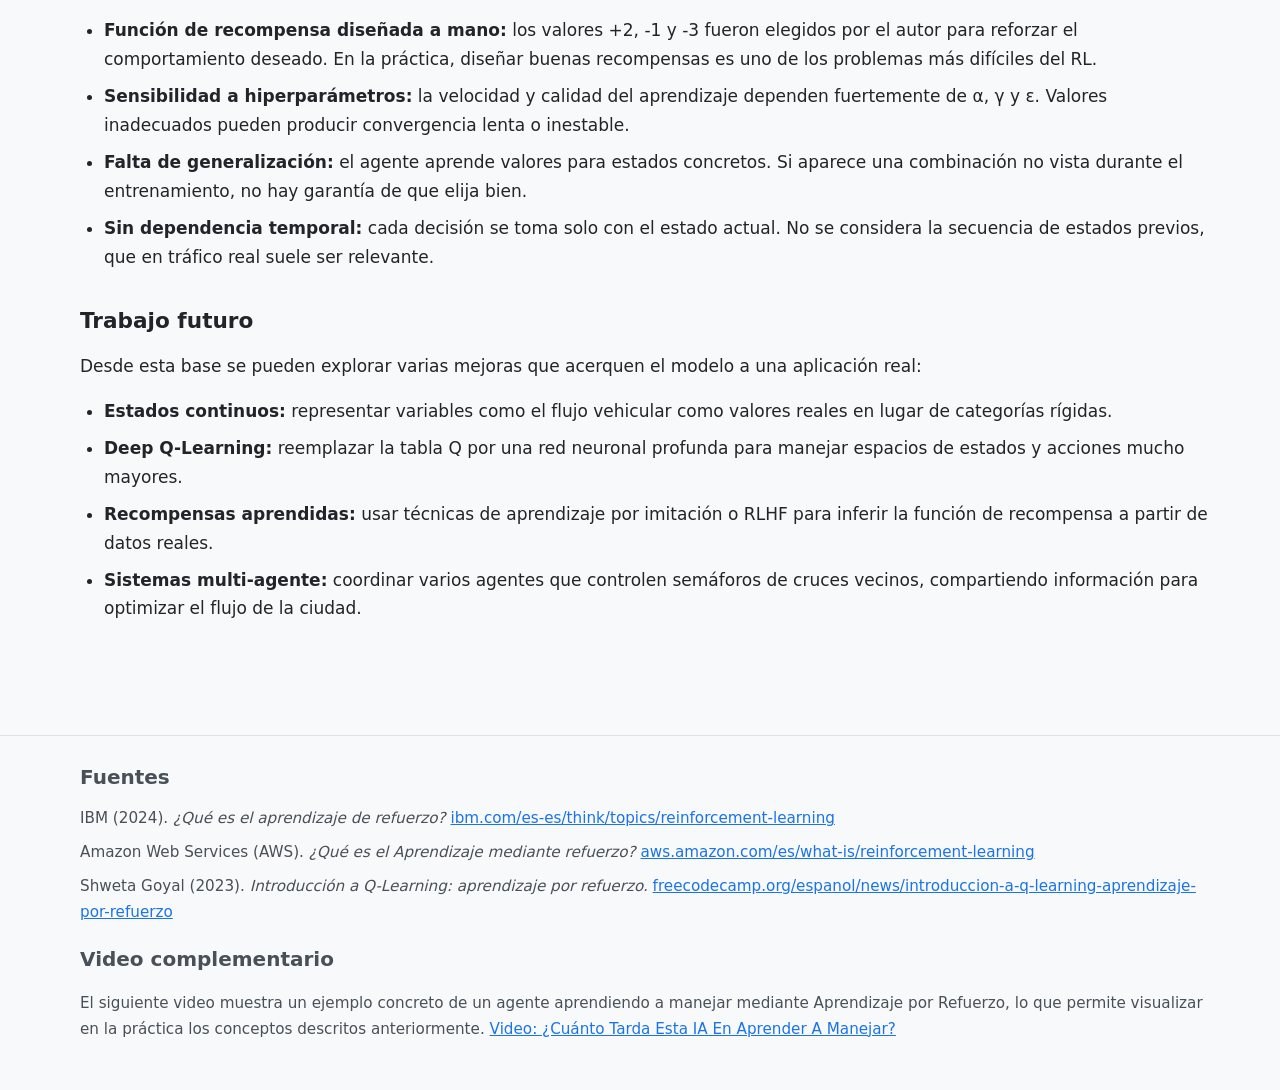
==== commit 7d74d965: "feat: añadir sección de conclusiones y limitaciones al documento" ====
--- a/index.html
+++ b/index.html
@@ -227,6 +227,39 @@
           Esta estructura de recompensas penaliza tanto la sobrereacción como la subreacción. Un agente que aprende bien no solo evita ignorar emergencias, sino que también evita generar falsas alarmas innecesarias.
         </p>
       </section>
+
+      <section id="conclusiones">
+        <h1>Conclusiones y limitaciones</h1>
+        <p>
+          A lo largo de este proyecto se ha mostrado cómo el Aprendizaje por Refuerzo permite entrenar un agente para tomar decisiones secuenciales sin depender de ejemplos etiquetados. En lugar de memorizar respuestas correctas, el agente explora el entorno, recibe recompensas y ajusta su política hasta aprender a actuar de forma coherente con los objetivos del problema.
+        </p>
+        <p>
+          El caso práctico de la intersección vehicular ilustra una aplicación plausible de detección de anomalías: un agente observa el estado de la vía (flujo, patrón e incidente) y aprende a escalar su respuesta desde "normal" hasta "emergencia". Mediante Q-Learning, la tabla Q va reflejando con el tiempo qué acción es más conveniente en cada situación, penalizando tanto la subreacción como la sobrereacción.
+        </p>
+
+        <h2>Limitaciones del enfoque</h2>
+        <p>
+          La propuesta presentada esta deliberadamente simplificada. Aunque permite comprender los fundamentos del RL aplicados a la detección de anomalías, existen limitaciones importantes que deben tenerse en cuenta:
+        </p>
+        <ul>
+          <li><strong>Espacio de estados finito y discreto:</strong> se modelan solo 24 estados posibles. Un entorno real tendría muchas más variables y valores continuos.</li>
+          <li><strong>Función de recompensa diseñada a mano:</strong> los valores +2, -1 y -3 fueron elegidos por el autor para reforzar el comportamiento deseado. En la práctica, diseñar buenas recompensas es uno de los problemas más difíciles del RL.</li>
+          <li><strong>Sensibilidad a hiperparámetros:</strong> la velocidad y calidad del aprendizaje dependen fuertemente de α, γ y ε. Valores inadecuados pueden producir convergencia lenta o inestable.</li>
+          <li><strong>Falta de generalización:</strong> el agente aprende valores para estados concretos. Si aparece una combinación no vista durante el entrenamiento, no hay garantía de que elija bien.</li>
+          <li><strong>Sin dependencia temporal:</strong> cada decisión se toma solo con el estado actual. No se considera la secuencia de estados previos, que en tráfico real suele ser relevante.</li>
+        </ul>
+
+        <h2>Trabajo futuro</h2>
+        <p>
+          Desde esta base se pueden explorar varias mejoras que acerquen el modelo a una aplicación real:
+        </p>
+        <ul>
+          <li><strong>Estados continuos:</strong> representar variables como el flujo vehicular como valores reales en lugar de categorías rígidas.</li>
+          <li><strong>Deep Q-Learning:</strong> reemplazar la tabla Q por una red neuronal profunda para manejar espacios de estados y acciones mucho mayores.</li>
+          <li><strong>Recompensas aprendidas:</strong> usar técnicas de aprendizaje por imitación o RLHF para inferir la función de recompensa a partir de datos reales.</li>
+          <li><strong>Sistemas multi-agente:</strong> coordinar varios agentes que controlen semáforos de cruces vecinos, compartiendo información para optimizar el flujo de la ciudad.</li>
+        </ul>
+      </section>
     </main>
 
     <footer>
--- a/css/styles.css
+++ b/css/styles.css
@@ -28,16 +28,13 @@
   transition: background-color 0.2s ease, transform 0.2s ease, border-color 0.2s ease;
 }
 
-#navbar .nav-link:hover .nav-dot,
-#navbar .nav-link:focus .nav-dot {
+#navbar .nav-link:hover .nav-dot{
   background-color: #888888;
   transform: scale(1.2);
 }
 
 #navbar .nav-link.active .nav-dot {
-  background-color: #1a73e8;
   border-color: #ffffff;
-  box-shadow: 0 0 0 2px #1a73e8;
   transform: scale(1.3);
 }
 
@@ -59,39 +56,73 @@
   box-shadow: 0 2px 6px rgba(0, 0, 0, 0.08);
 }
 
-#navbar .nav-link:hover .nav-label,
-#navbar .nav-link:focus .nav-label {
+#navbar .nav-link:hover .nav-label {
   opacity: 1;
   visibility: visible;
   transform: translateX(0);
 }
 
 /* Colores de los puntos por sección */
-.nav-link[href="#intro"] .nav-dot {
+#navbar .nav-link.active[href="#intro"] .nav-dot {
   background-color: #1a73e8;
-}
-
-.nav-link[href="#conceptos"] .nav-dot {
+  box-shadow: 0 0 0 2px #1a73e8;
+}
+
+#navbar .nav-link:hover[href="#intro"] .nav-dot {
+  background-color: #1a73e8;
+}
+
+#navbar .nav-link.active[href="#conceptos"] .nav-dot {
   background-color: #34a853;
-}
-
-.nav-link[href="#aprendizaje"] .nav-dot {
+  box-shadow: 0 0 0 2px #34a853;
+}
+
+#navbar .nav-link:hover[href="#conceptos"] .nav-dot {
+  background-color: #34a853;
+}
+
+#navbar .nav-link.active[href="#aprendizaje"] .nav-dot {
   background-color: #f9ab00;
-}
-
-.nav-link[href="#algoritmo"] .nav-dot {
+  box-shadow: 0 0 0 2px #f9ab00;
+}
+
+#navbar .nav-link:hover[href="#aprendizaje"] .nav-dot {
+  background-color: #f9ab00;
+}
+
+#navbar .nav-link.active[href="#algoritmo"] .nav-dot {
   background-color: #9334e6;
-}
-
-.nav-link[href="#caso-practico"] .nav-dot {
+  box-shadow: 0 0 0 2px #9334e6;
+}
+
+#navbar .nav-link:hover[href="#algoritmo"] .nav-dot {
+  background-color: #9334e6;
+}
+
+#navbar .nav-link.active[href="#caso-practico"] .nav-dot {
   background-color: #ea4335;
-}
-
-.nav-link[href="#simulador"] .nav-dot {
+  box-shadow: 0 0 0 2px #ea4335;
+}
+
+#navbar .nav-link:hover[href="#caso-practico"] .nav-dot {
+  background-color: #ea4335;
+}
+
+#navbar .nav-link.active[href="./simulador.html"] .nav-dot {
   background-color: #00acc1;
-}
-
-.nav-link[href="#conclusiones"] .nav-dot {
+  box-shadow: 0 0 0 2px #00acc1;
+}
+
+#navbar .nav-link:hover[href="./simulador.html"] .nav-dot {
+  background-color: #00acc1;
+}
+
+#navbar .nav-link.active[href="#conclusiones"] .nav-dot {
+  background-color: #e37400;
+  box-shadow: 0 0 0 2px #e37400;
+}
+
+#navbar .nav-link:hover[href="#conclusiones"] .nav-dot {
   background-color: #e37400;
 }
 
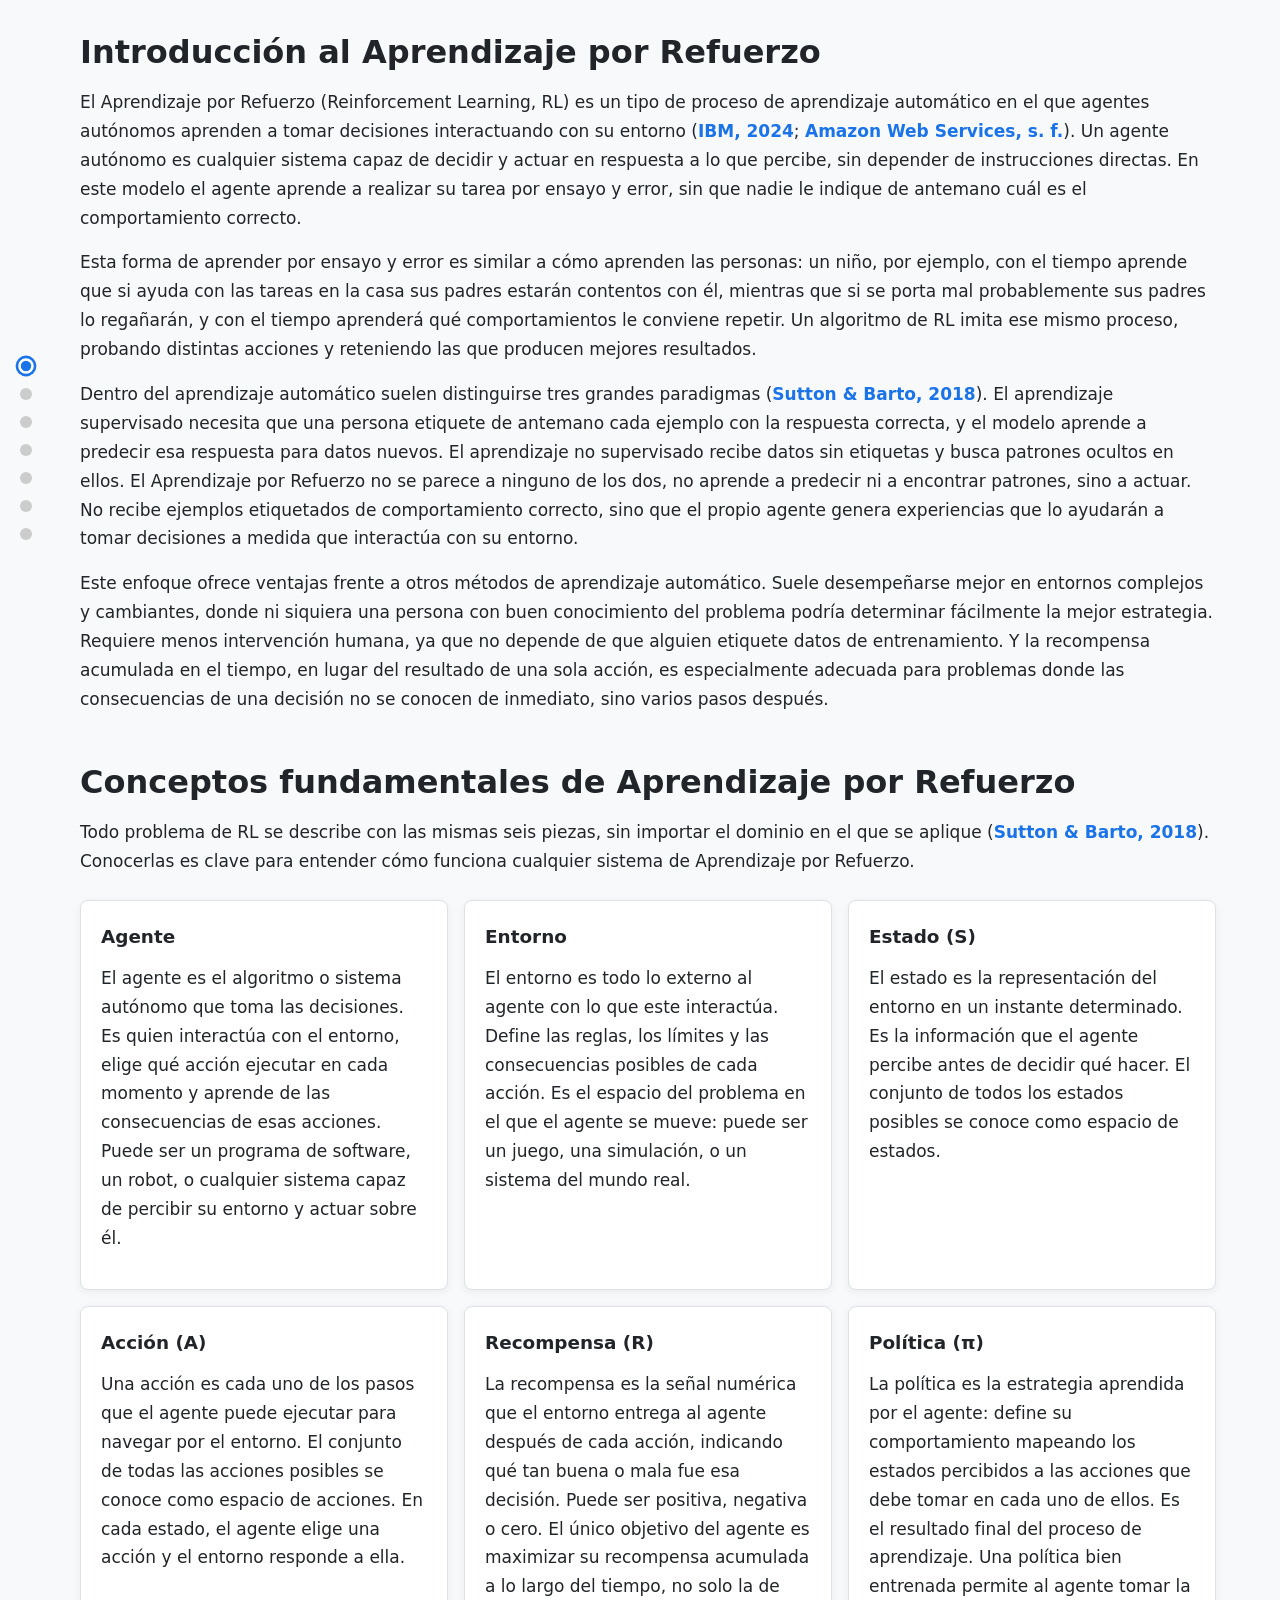
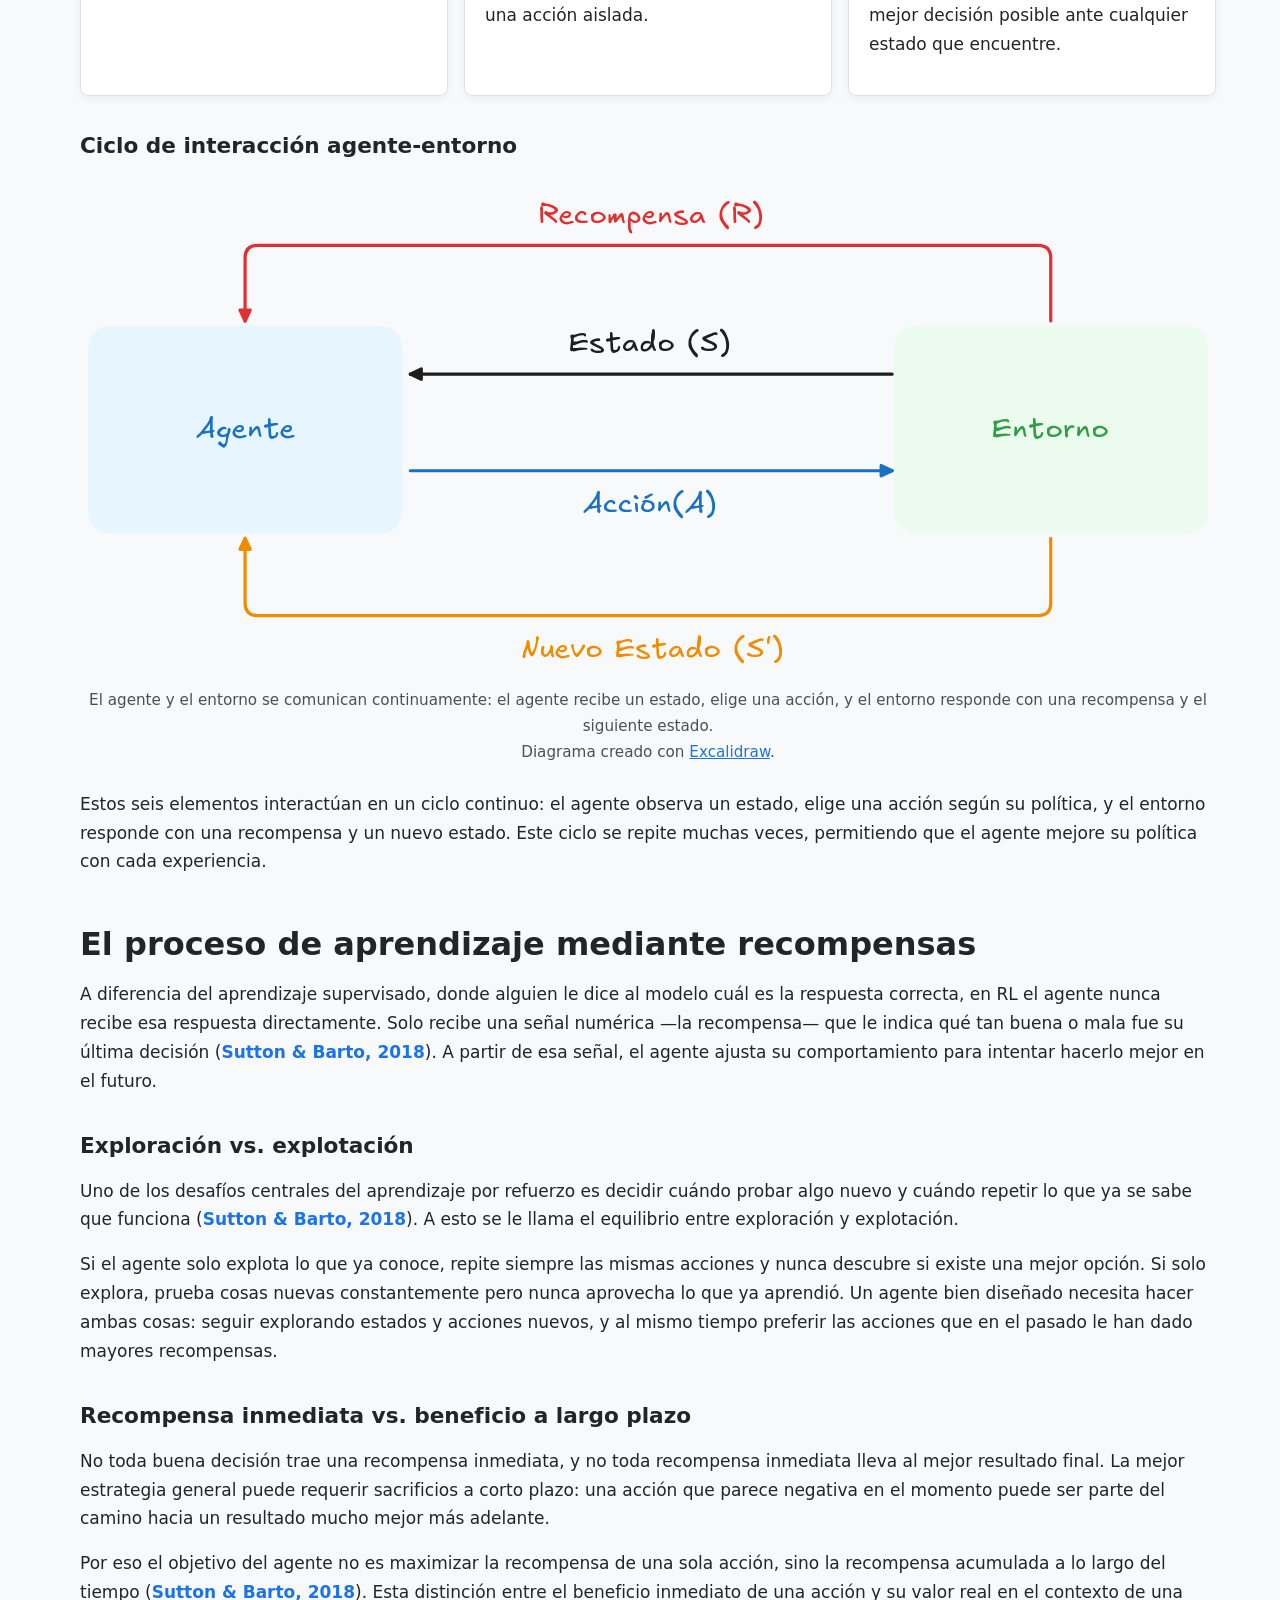
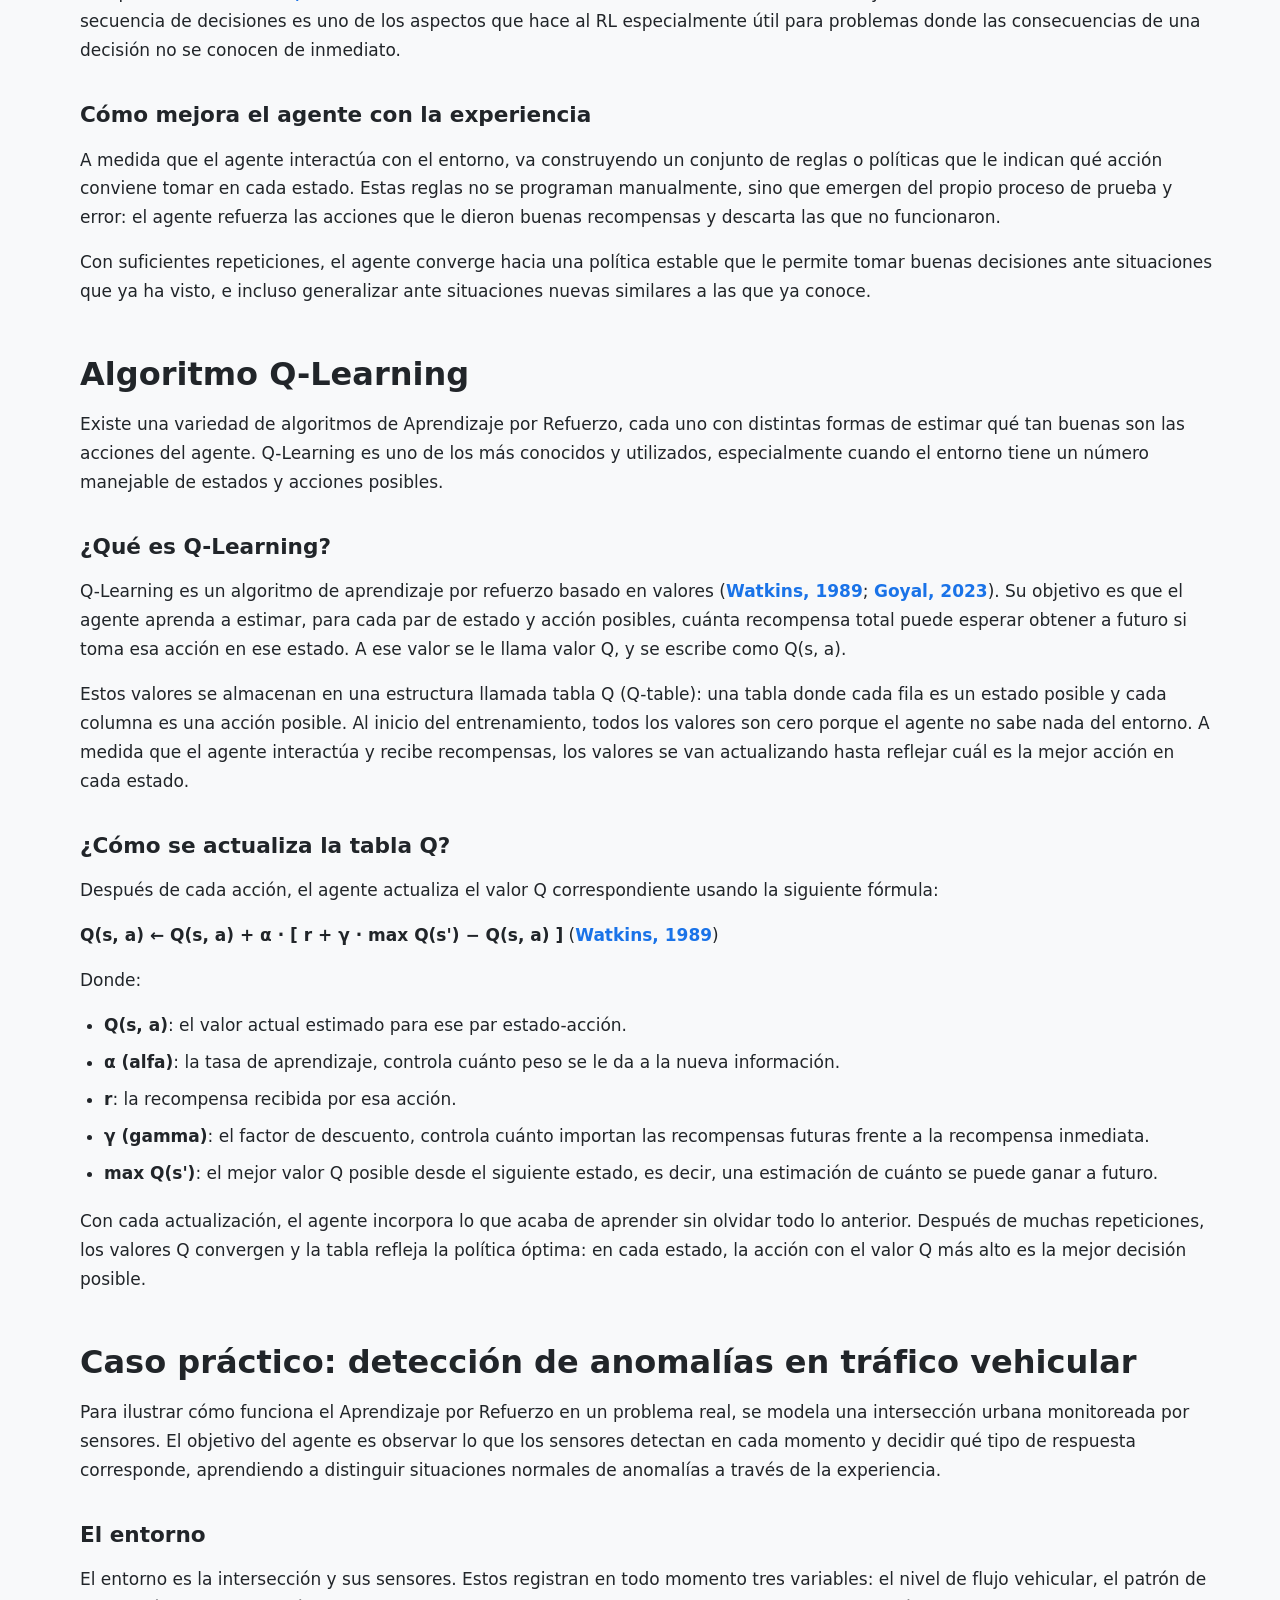
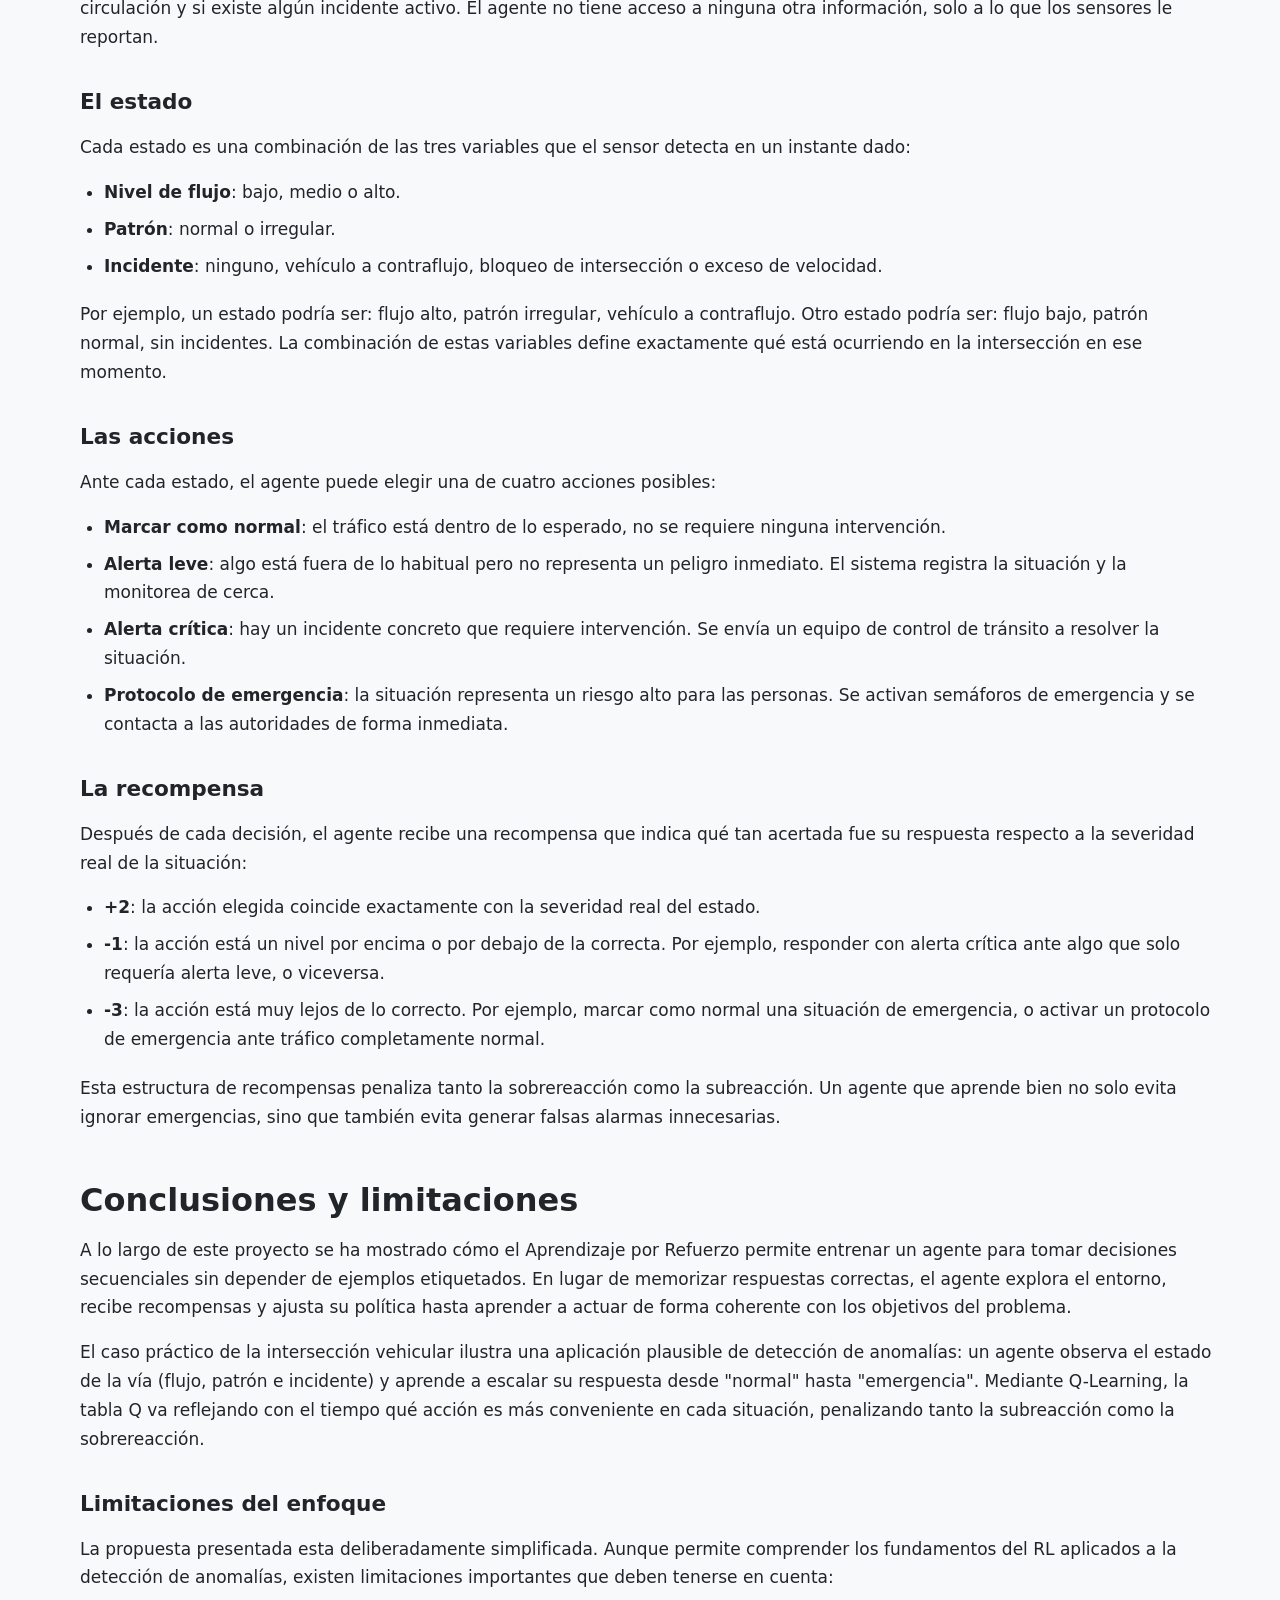
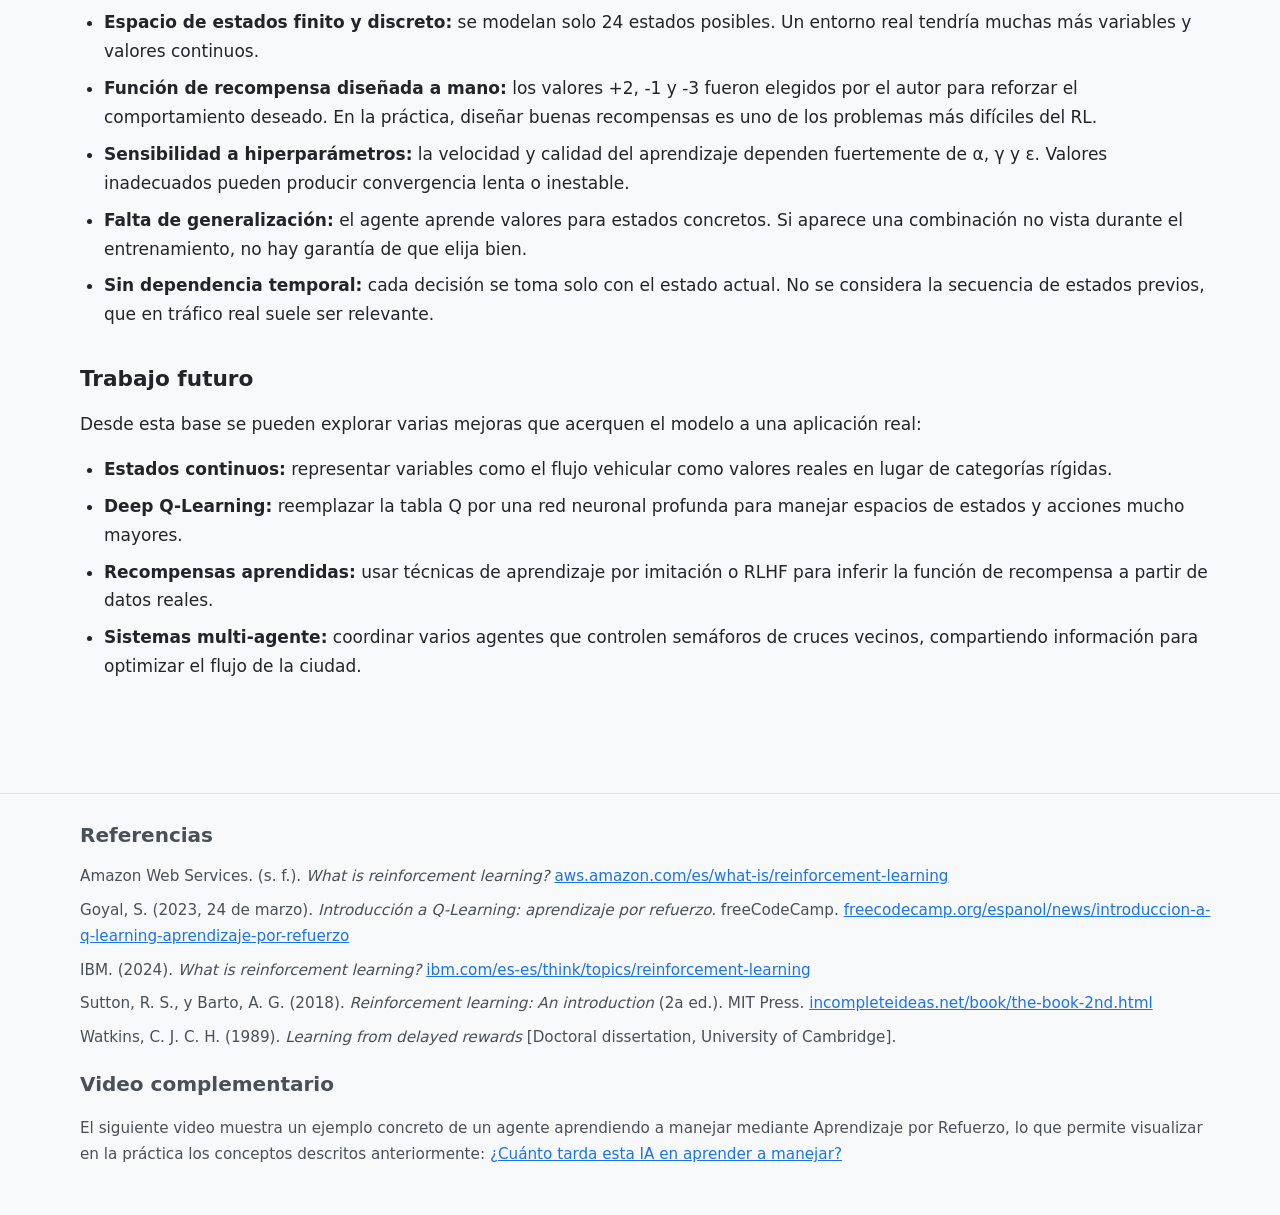
==== commit fbf61721: "feat: actualizar README y HTML para incluir referencias bibliográficas e incluir las instrucciones e" ====
--- a/index.html
+++ b/index.html
@@ -41,13 +41,13 @@
       <section id="intro">
         <h1>Introducción al Aprendizaje por Refuerzo</h1>
         <p>
-          El Aprendizaje por Refuerzo (Reinforcement Learning, RL) es un tipo de proceso de aprendizaje automático en el que agentes autónomos aprenden a tomar decisiones interactuando con su entorno. Un agente autónomo es cualquier sistema capaz de decidir y actuar en respuesta a lo que percibe, sin depender de instrucciones directas. En este modelo el agente aprende a realizar su tarea por ensayo y error, sin que nadie le indique de antemano cuál es el comportamiento correcto.
+          El Aprendizaje por Refuerzo (Reinforcement Learning, RL) es un tipo de proceso de aprendizaje automático en el que agentes autónomos aprenden a tomar decisiones interactuando con su entorno (<a href="#ref-ibm" class="cita">IBM, 2024</a>; <a href="#ref-aws" class="cita">Amazon Web Services, s. f.</a>). Un agente autónomo es cualquier sistema capaz de decidir y actuar en respuesta a lo que percibe, sin depender de instrucciones directas. En este modelo el agente aprende a realizar su tarea por ensayo y error, sin que nadie le indique de antemano cuál es el comportamiento correcto.
         </p>
         <p>
           Esta forma de aprender por ensayo y error es similar a cómo aprenden las personas: un niño, por ejemplo, con el tiempo aprende que si ayuda con las tareas en la casa sus padres estarán contentos con él, mientras que si se porta mal probablemente sus padres lo regañarán, y con el tiempo aprenderá qué comportamientos le conviene repetir. Un algoritmo de RL imita ese mismo proceso, probando distintas acciones y reteniendo las que producen mejores resultados.
         </p>
         <p>
-          Dentro del aprendizaje automático suelen distinguirse tres grandes paradigmas. El aprendizaje supervisado necesita que una persona etiquete de antemano cada ejemplo con la respuesta correcta, y el modelo aprende a predecir esa respuesta para datos nuevos. El aprendizaje no supervisado recibe datos sin etiquetas y busca patrones ocultos en ellos. El Aprendizaje por Refuerzo no se parece a ninguno de los dos, no aprende a predecir ni a encontrar patrones, sino a actuar. No recibe ejemplos etiquetados de comportamiento correcto, sino que el propio agente genera experiencias que lo ayudarán a tomar decisiones a medida que interactúa con su entorno.
+          Dentro del aprendizaje automático suelen distinguirse tres grandes paradigmas (<a href="#ref-sutton" class="cita">Sutton & Barto, 2018</a>). El aprendizaje supervisado necesita que una persona etiquete de antemano cada ejemplo con la respuesta correcta, y el modelo aprende a predecir esa respuesta para datos nuevos. El aprendizaje no supervisado recibe datos sin etiquetas y busca patrones ocultos en ellos. El Aprendizaje por Refuerzo no se parece a ninguno de los dos, no aprende a predecir ni a encontrar patrones, sino a actuar. No recibe ejemplos etiquetados de comportamiento correcto, sino que el propio agente genera experiencias que lo ayudarán a tomar decisiones a medida que interactúa con su entorno.
         </p>
         <p>
           Este enfoque ofrece ventajas frente a otros métodos de aprendizaje automático. Suele desempeñarse mejor en entornos complejos y cambiantes, donde ni siquiera una persona con buen conocimiento del problema podría determinar fácilmente la mejor estrategia. Requiere menos intervención humana, ya que no depende de que alguien etiquete datos de entrenamiento. Y la recompensa acumulada en el tiempo, en lugar del resultado de una sola acción, es especialmente adecuada para problemas donde las consecuencias de una decisión no se conocen de inmediato, sino varios pasos después.
@@ -57,7 +57,7 @@
       <section id="conceptos">
         <h1>Conceptos fundamentales de Aprendizaje por Refuerzo</h1>
         <p>
-          Todo problema de RL se describe con las mismas seis piezas, sin importar el dominio en el que se aplique. Conocerlas es clave para entender cómo funciona cualquier sistema de Aprendizaje por Refuerzo.
+          Todo problema de RL se describe con las mismas seis piezas, sin importar el dominio en el que se aplique (<a href="#ref-sutton" class="cita">Sutton & Barto, 2018</a>). Conocerlas es clave para entender cómo funciona cualquier sistema de Aprendizaje por Refuerzo.
         </p>
         <div class="cards">
           <article>
@@ -115,11 +115,11 @@
       <section id="aprendizaje">
         <h1>El proceso de aprendizaje mediante recompensas</h1>
         <p>
-          A diferencia del aprendizaje supervisado, donde alguien le dice al modelo cuál es la respuesta correcta, en RL el agente nunca recibe esa respuesta directamente. Solo recibe una señal numérica —la recompensa— que le indica qué tan buena o mala fue su última decisión. A partir de esa señal, el agente ajusta su comportamiento para intentar hacerlo mejor en el futuro.
+          A diferencia del aprendizaje supervisado, donde alguien le dice al modelo cuál es la respuesta correcta, en RL el agente nunca recibe esa respuesta directamente. Solo recibe una señal numérica —la recompensa— que le indica qué tan buena o mala fue su última decisión (<a href="#ref-sutton" class="cita">Sutton & Barto, 2018</a>). A partir de esa señal, el agente ajusta su comportamiento para intentar hacerlo mejor en el futuro.
         </p>
         <h2>Exploración vs. explotación</h2>
         <p>
-          Uno de los desafíos centrales del aprendizaje por refuerzo es decidir cuándo probar algo nuevo y cuándo repetir lo que ya se sabe que funciona. A esto se le llama el equilibrio entre exploración y explotación.
+          Uno de los desafíos centrales del aprendizaje por refuerzo es decidir cuándo probar algo nuevo y cuándo repetir lo que ya se sabe que funciona (<a href="#ref-sutton" class="cita">Sutton & Barto, 2018</a>). A esto se le llama el equilibrio entre exploración y explotación.
         </p>
         <p>
           Si el agente solo explota lo que ya conoce, repite siempre las mismas acciones y nunca descubre si existe una mejor opción. Si solo explora, prueba cosas nuevas constantemente pero nunca aprovecha lo que ya aprendió. Un agente bien diseñado necesita hacer ambas cosas: seguir explorando estados y acciones nuevos, y al mismo tiempo preferir las acciones que en el pasado le han dado mayores recompensas.
@@ -130,7 +130,7 @@
           No toda buena decisión trae una recompensa inmediata, y no toda recompensa inmediata lleva al mejor resultado final. La mejor estrategia general puede requerir sacrificios a corto plazo: una acción que parece negativa en el momento puede ser parte del camino hacia un resultado mucho mejor más adelante.
         </p>
         <p>
-          Por eso el objetivo del agente no es maximizar la recompensa de una sola acción, sino la recompensa acumulada a lo largo del tiempo. Esta distinción entre el beneficio inmediato de una acción y su valor real en el contexto de una secuencia de decisiones es uno de los aspectos que hace al RL especialmente útil para problemas donde las consecuencias de una decisión no se conocen de inmediato.
+          Por eso el objetivo del agente no es maximizar la recompensa de una sola acción, sino la recompensa acumulada a lo largo del tiempo (<a href="#ref-sutton" class="cita">Sutton & Barto, 2018</a>). Esta distinción entre el beneficio inmediato de una acción y su valor real en el contexto de una secuencia de decisiones es uno de los aspectos que hace al RL especialmente útil para problemas donde las consecuencias de una decisión no se conocen de inmediato.
         </p>
 
         <h2>Cómo mejora el agente con la experiencia</h2>
@@ -149,7 +149,7 @@
         </p>
         <h2>¿Qué es Q-Learning?</h2>
         <p>
-          Q-Learning es un algoritmo de aprendizaje por refuerzo basado en valores. Su objetivo es que el agente aprenda a estimar, para cada par de estado y acción posibles, cuánta recompensa total puede esperar obtener a futuro si toma esa acción en ese estado. A ese valor se le llama valor Q, y se escribe como Q(s, a).
+          Q-Learning es un algoritmo de aprendizaje por refuerzo basado en valores (<a href="#ref-watkins" class="cita">Watkins, 1989</a>; <a href="#ref-goyal" class="cita">Goyal, 2023</a>). Su objetivo es que el agente aprenda a estimar, para cada par de estado y acción posibles, cuánta recompensa total puede esperar obtener a futuro si toma esa acción en ese estado. A ese valor se le llama valor Q, y se escribe como Q(s, a).
         </p>
         <p>
           Estos valores se almacenan en una estructura llamada tabla Q (Q-table): una tabla donde cada fila es un estado posible y cada columna es una acción posible. Al inicio del entrenamiento, todos los valores son cero porque el agente no sabe nada del entorno. A medida que el agente interactúa y recibe recompensas, los valores se van actualizando hasta reflejar cuál es la mejor acción en cada estado.
@@ -160,7 +160,7 @@
           Después de cada acción, el agente actualiza el valor Q correspondiente usando la siguiente fórmula:
         </p>
         <p>
-          <strong>Q(s, a) ← Q(s, a) + α · [ r + γ · max Q(s') − Q(s, a) ]</strong>
+          <strong>Q(s, a) ← Q(s, a) + α · [ r + γ · max Q(s') − Q(s, a) ]</strong> (<a href="#ref-watkins" class="cita">Watkins, 1989</a>)
         </p>
         <p>Donde:</p>
         <ul>
@@ -263,34 +263,43 @@
     </main>
 
     <footer>
-      <h2>Fuentes</h2>
+      <h2>Referencias</h2>
       <ul>
-        <li>
-          IBM (2024). <em>¿Qué es el aprendizaje de refuerzo?</em>
+        <li id="ref-aws">
+          Amazon Web Services. (s. f.). <em>What is reinforcement learning?</em>
+          <a href="https://aws.amazon.com/es/what-is/reinforcement-learning/" target="_blank" rel="noopener noreferrer">
+            aws.amazon.com/es/what-is/reinforcement-learning
+          </a>
+        </li>
+        <li id="ref-goyal">
+          Goyal, S. (2023, 24 de marzo). <em>Introducción a Q-Learning: aprendizaje por refuerzo.</em> freeCodeCamp.
+          <a href="https://www.freecodecamp.org/espanol/news/introduccion-a-q-learning-aprendizaje-por-refuerzo/" target="_blank" rel="noopener noreferrer">
+            freecodecamp.org/espanol/news/introduccion-a-q-learning-aprendizaje-por-refuerzo
+          </a>
+        </li>
+        <li id="ref-ibm">
+          IBM. (2024). <em>What is reinforcement learning?</em>
           <a href="https://www.ibm.com/es-es/think/topics/reinforcement-learning" target="_blank" rel="noopener noreferrer">
             ibm.com/es-es/think/topics/reinforcement-learning
           </a>
         </li>
-        <li>
-          Amazon Web Services (AWS). <em>¿Qué es el Aprendizaje mediante refuerzo?</em>
-          <a href="https://aws.amazon.com/es/what-is/reinforcement-learning/" target="_blank" rel="noopener noreferrer">
-            aws.amazon.com/es/what-is/reinforcement-learning
+        <li id="ref-sutton">
+          Sutton, R. S., y Barto, A. G. (2018). <em>Reinforcement learning: An introduction</em> (2a ed.). MIT Press.
+          <a href="http://incompleteideas.net/book/the-book-2nd.html" target="_blank" rel="noopener noreferrer">
+            incompleteideas.net/book/the-book-2nd.html
           </a>
         </li>
-        <li>
-          Shweta Goyal (2023). <em>Introducción a Q-Learning: aprendizaje por refuerzo.</em>
-          <a href="https://www.freecodecamp.org/espanol/news/introduccion-a-q-learning-aprendizaje-por-refuerzo/" target="_blank" rel="noopener noreferrer">
-            freecodecamp.org/espanol/news/introduccion-a-q-learning-aprendizaje-por-refuerzo
-          </a>
+        <li id="ref-watkins">
+          Watkins, C. J. C. H. (1989). <em>Learning from delayed rewards</em> [Doctoral dissertation, University of Cambridge].
         </li>
       </ul>
       <h2>Video complementario</h2>
       <p>
-          El siguiente video muestra un ejemplo concreto de un agente aprendiendo a manejar mediante Aprendizaje por Refuerzo, lo que permite visualizar en la práctica los conceptos descritos anteriormente.
-          <a href="https://www.youtube.com/watch?v=5vwBQ_KoD60" target="_blank" rel="noopener noreferrer">
-            Video: ¿Cuánto Tarda Esta IA En Aprender A Manejar?
-          </a>
-        </p>
+        El siguiente video muestra un ejemplo concreto de un agente aprendiendo a manejar mediante Aprendizaje por Refuerzo, lo que permite visualizar en la práctica los conceptos descritos anteriormente:
+        <a href="https://www.youtube.com/watch?v=5vwBQ_KoD60" target="_blank" rel="noopener noreferrer">
+          ¿Cuánto tarda esta IA en aprender a manejar?
+        </a>
+      </p>
     </footer>
     <script src="js/script.js"></script>
   </body>
--- a/css/styles.css
+++ b/css/styles.css
@@ -273,4 +273,111 @@
   margin-top: 0.75rem;
   font-size: 0.95rem;
   color: var(--color-texto-secundario);
+}
+
+/* Citas bibliográficas en línea (APA) */
+.cita {
+  color: var(--color-acento);
+  text-decoration: none;
+  font-weight: 600;
+  white-space: nowrap;
+}
+
+.cita:hover,
+.cita:focus {
+  text-decoration: underline;
+}
+
+/* Focus visible global */
+*:focus-visible {
+  outline: 3px solid var(--color-acento);
+  outline-offset: 2px;
+  border-radius: 2px;
+}
+
+a:focus-visible,
+button:focus-visible,
+input:focus-visible,
+[tabindex]:focus-visible {
+  outline: 3px solid var(--color-acento);
+  outline-offset: 2px;
+}
+
+/* Responsive */
+@media (max-width: 1024px) {
+  main,
+  footer {
+    padding: 1.75rem 2.5rem 1.75rem 4.5rem;
+  }
+
+  #conceptos .cards {
+    grid-template-columns: repeat(2, 1fr);
+  }
+}
+
+@media (max-width: 768px) {
+  body {
+    font-size: 1rem;
+  }
+
+  #navbar {
+    top: auto;
+    bottom: 1rem;
+    left: 50%;
+    transform: translateX(-50%);
+    flex-direction: row;
+    gap: 0.75rem;
+    padding: 0.5rem 0.75rem;
+    background-color: rgba(255, 255, 255, 0.92);
+    border-radius: 999px;
+    box-shadow: 0 2px 10px rgba(0, 0, 0, 0.12);
+    backdrop-filter: blur(4px);
+  }
+
+  #navbar .nav-label {
+    display: none;
+  }
+
+  main,
+  footer {
+    padding: 1.25rem 1.25rem 5rem;
+  }
+
+  section h1 {
+    font-size: 1.65rem;
+  }
+
+  section h2 {
+    font-size: 1.2rem;
+  }
+
+  #conceptos .cards {
+    grid-template-columns: 1fr;
+  }
+
+  .diagrama-ciclo img,
+  .diagrama-ciclo svg {
+    max-height: 45vh;
+  }
+}
+
+@media (max-width: 480px) {
+  main,
+  footer {
+    padding: 1rem 1rem 5rem;
+  }
+
+  section h1 {
+    font-size: 1.45rem;
+  }
+
+  #navbar {
+    gap: 0.5rem;
+    padding: 0.4rem 0.6rem;
+  }
+
+  #navbar .nav-dot {
+    width: 10px;
+    height: 10px;
+  }
 }
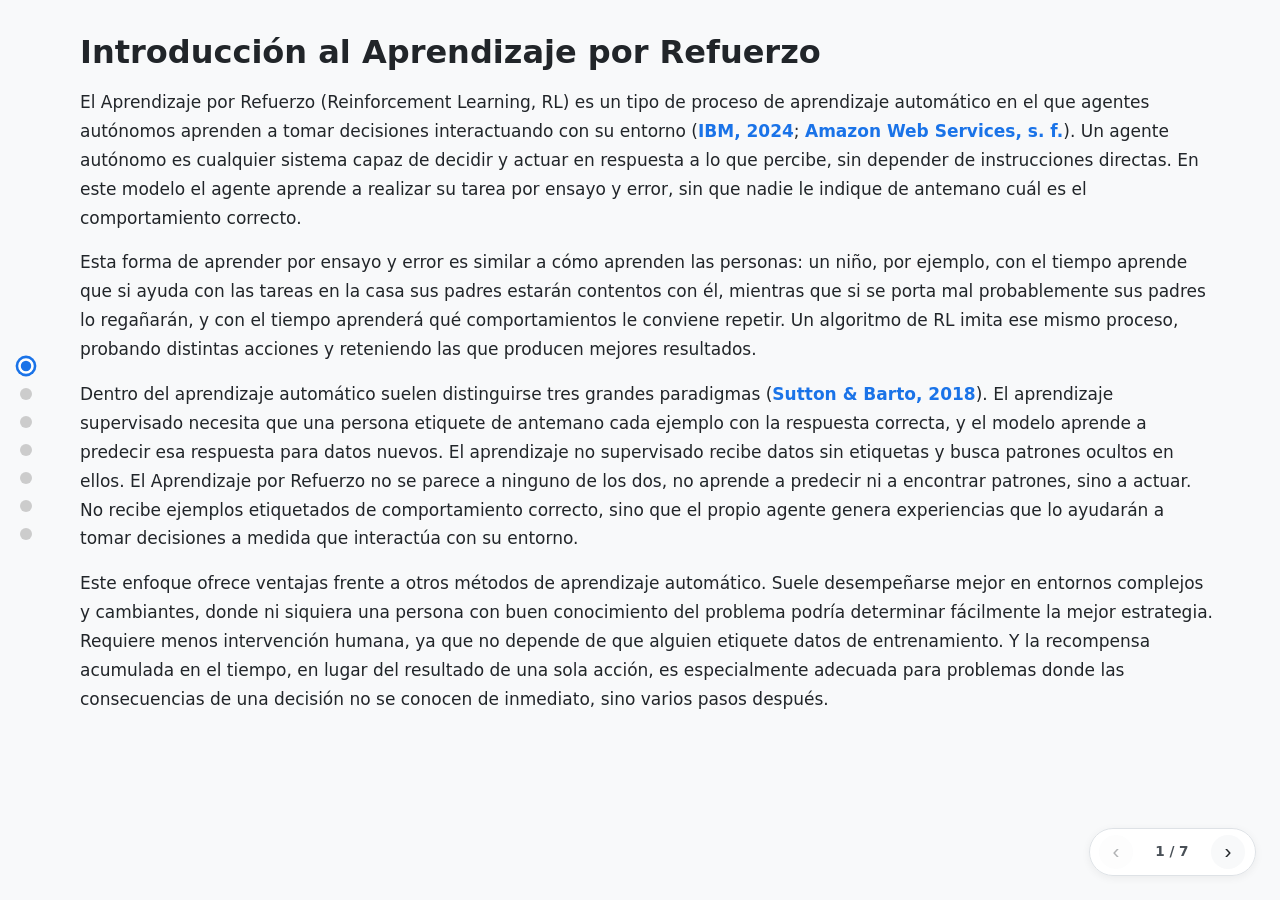
==== commit 120b4a00: "feat: implementar navegación tipo presentación o slides" ====
--- a/index.html
+++ b/index.html
@@ -6,7 +6,7 @@
       <link rel="stylesheet" href="css/styles.css">
       <title>Aprendizaje por Refuerzo</title>
   </head>
-  <body>
+  <body class="pagina-slides">
     <nav id="navbar" class="nav-dots" aria-label="Navegación principal">
       <a href="#intro" class="nav-link active" aria-label="Introducción">
         <span class="nav-dot"></span>
@@ -28,13 +28,13 @@
         <span class="nav-dot"></span>
         <span class="nav-label">Caso práctico</span>
       </a>
-      <a href="./simulador.html" class="nav-link" aria-label="Simulador">
-        <span class="nav-dot"></span>
-        <span class="nav-label">Simulador</span>
-      </a>
       <a href="#conclusiones" class="nav-link" aria-label="Conclusiones">
         <span class="nav-dot"></span>
         <span class="nav-label">Conclusiones</span>
+      </a>
+      <a href="#referencias" class="nav-link" aria-label="Referencias">
+        <span class="nav-dot"></span>
+        <span class="nav-label">Referencias</span>
       </a>
     </nav>
     <main>
@@ -226,6 +226,14 @@
         <p>
           Esta estructura de recompensas penaliza tanto la sobrereacción como la subreacción. Un agente que aprende bien no solo evita ignorar emergencias, sino que también evita generar falsas alarmas innecesarias.
         </p>
+        <div class="cta-simulador">
+          <a href="./simulador.html" class="boton-simulador">
+            Acceder a la simulación
+          </a>
+          <p class="cta-simulador-nota">
+            Entrena al agente en vivo, ajusta sus parámetros y compara tus propias decisiones con las suyas.
+          </p>
+        </div>
       </section>
 
       <section id="conclusiones">
@@ -260,11 +268,10 @@
           <li><strong>Sistemas multi-agente:</strong> coordinar varios agentes que controlen semáforos de cruces vecinos, compartiendo información para optimizar el flujo de la ciudad.</li>
         </ul>
       </section>
-    </main>
-
-    <footer>
-      <h2>Referencias</h2>
-      <ul>
+
+      <section id="referencias">
+        <h1>Referencias</h1>
+        <ul>
         <li id="ref-aws">
           Amazon Web Services. (s. f.). <em>What is reinforcement learning?</em>
           <a href="https://aws.amazon.com/es/what-is/reinforcement-learning/" target="_blank" rel="noopener noreferrer">
@@ -293,14 +300,26 @@
           Watkins, C. J. C. H. (1989). <em>Learning from delayed rewards</em> [Doctoral dissertation, University of Cambridge].
         </li>
       </ul>
-      <h2>Video complementario</h2>
-      <p>
-        El siguiente video muestra un ejemplo concreto de un agente aprendiendo a manejar mediante Aprendizaje por Refuerzo, lo que permite visualizar en la práctica los conceptos descritos anteriormente:
-        <a href="https://www.youtube.com/watch?v=5vwBQ_KoD60" target="_blank" rel="noopener noreferrer">
-          ¿Cuánto tarda esta IA en aprender a manejar?
-        </a>
-      </p>
-    </footer>
+        <h2>Video complementario</h2>
+        <p>
+          El siguiente video muestra un ejemplo concreto de un agente aprendiendo a manejar mediante Aprendizaje por Refuerzo, lo que permite visualizar en la práctica los conceptos descritos anteriormente:
+          <a href="https://www.youtube.com/watch?v=5vwBQ_KoD60" target="_blank" rel="noopener noreferrer">
+            ¿Cuánto tarda esta IA en aprender a manejar?
+          </a>
+        </p>
+      </section>
+    </main>
+
+    <div id="slide-controls" class="slide-controls" aria-hidden="false">
+      <button type="button" id="btn-slide-prev" class="btn-slide" aria-label="Diapositiva anterior">
+        <span aria-hidden="true">‹</span>
+      </button>
+      <span id="slide-contador" class="slide-contador">1 / 7</span>
+      <button type="button" id="btn-slide-next" class="btn-slide" aria-label="Diapositiva siguiente">
+        <span aria-hidden="true">›</span>
+      </button>
+    </div>
+
     <script src="js/script.js"></script>
   </body>
 </html>
--- a/css/styles.css
+++ b/css/styles.css
@@ -126,6 +126,15 @@
   background-color: #e37400;
 }
 
+#navbar .nav-link.active[href="#referencias"] .nav-dot {
+  background-color: #5f6368;
+  box-shadow: 0 0 0 2px #5f6368;
+}
+
+#navbar .nav-link:hover[href="#referencias"] .nav-dot {
+  background-color: #5f6368;
+}
+
 /* Base y tipografía */
 :root {
   --color-fondo: #f8f9fa;
@@ -156,11 +165,24 @@
   background-color: var(--color-fondo);
 }
 
+body.pagina-slides {
+  height: 100vh;
+  overflow: hidden;
+}
+
 /* Layout general */
 main,
 footer {
   width: 100%;
   padding: 2rem 4rem 2rem 5rem;
+}
+
+/* En index.html main funciona como escenario de diapositivas */
+body.pagina-slides main {
+  position: relative;
+  width: 100%;
+  height: 100vh;
+  padding: 0;
 }
 
 footer {
@@ -176,6 +198,83 @@
   margin-bottom: 3rem;
 }
 
+/* Secciones == diapositivas (solo en index.html) */
+body.pagina-slides main section {
+  position: absolute;
+  inset: 0;
+  width: 100%;
+  height: 100vh;
+  padding: 2rem 4rem 6.5rem 5rem;
+  overflow-y: auto;
+  margin-bottom: 0;
+  opacity: 0;
+  visibility: hidden;
+  pointer-events: none;
+  transform: translateX(24px);
+  transition: opacity 0.35s ease, transform 0.35s ease, visibility 0.35s ease;
+}
+
+body.pagina-slides main section.slide-activa {
+  opacity: 1;
+  visibility: visible;
+  pointer-events: auto;
+  transform: translateX(0);
+}
+
+body.pagina-slides main section#referencias {
+  padding-bottom: 6.5rem;
+}
+
+/* Controles de diapositiva (Anterior / Siguiente) */
+.slide-controls {
+  position: fixed;
+  right: 1.5rem;
+  bottom: 1.5rem;
+  z-index: 1000;
+  display: flex;
+  align-items: center;
+  gap: 0.75rem;
+  background-color: rgba(255, 255, 255, 0.95);
+  border: 1px solid var(--color-borde);
+  border-radius: 999px;
+  padding: 0.4rem 0.6rem;
+  box-shadow: var(--sombra-suave);
+}
+
+.btn-slide {
+  width: 2.1rem;
+  height: 2.1rem;
+  border-radius: 50%;
+  border: none;
+  background-color: var(--color-fondo);
+  color: var(--color-texto);
+  font-size: 1.3rem;
+  line-height: 1;
+  cursor: pointer;
+  display: flex;
+  align-items: center;
+  justify-content: center;
+  transition: background-color 0.2s ease;
+}
+
+.btn-slide:hover:not(:disabled) {
+  background-color: var(--color-acento);
+  color: #ffffff;
+}
+
+.btn-slide:disabled {
+  opacity: 0.35;
+  cursor: not-allowed;
+}
+
+.slide-contador {
+  font-size: 0.85rem;
+  font-weight: 600;
+  color: var(--color-texto-secundario);
+  min-width: 3.4rem;
+  text-align: center;
+}
+
 section h1 {
   font-size: 2rem;
   font-weight: 700;
@@ -215,19 +314,51 @@
   color: #1557b0;
 }
 
-/* Footer */
-footer h2 {
+/* Llamado a la acción: acceder al simulador desde Caso práctico */
+.cta-simulador {
+  margin: 2rem 0 1rem;
+  padding: 1.5rem;
+  border-radius: var(--radio-borde);
+  text-align: center;
+}
+
+.boton-simulador {
+  display: inline-block;
+  padding: 0.75rem 1.5rem;
+  background-color: var(--color-acento);
+  color: #ffffff;
+  font-weight: 600;
+  border-radius: 999px;
+  text-decoration: none;
+  transition: background-color 0.2s ease, transform 0.2s ease;
+}
+
+.boton-simulador:hover,
+.boton-simulador:focus {
+  background-color: #1557b0;
+  color: #ffffff;
+  transform: translateY(-1px);
+}
+
+.cta-simulador-nota {
+  margin: 0.85rem 0 0;
+  font-size: 0.9rem;
+  color: var(--color-texto-secundario);
+}
+
+/* Diapositiva de referencias */
+#referencias h2 {
   font-size: 1.25rem;
-  margin: 0 0 0.75rem;
-}
-
-footer ul {
+  margin: 2rem 0 0.75rem;
+}
+
+#referencias ul {
   list-style: none;
   padding: 0;
   margin: 0 0 1rem;
 }
 
-footer li {
+#referencias li {
   margin-bottom: 0.5rem;
 }
 
@@ -305,9 +436,8 @@
 
 /* Responsive */
 @media (max-width: 1024px) {
-  main,
-  footer {
-    padding: 1.75rem 2.5rem 1.75rem 4.5rem;
+  body.pagina-slides main section {
+    padding: 1.75rem 2.5rem 6.5rem 4.5rem;
   }
 
   #conceptos .cards {
@@ -340,7 +470,11 @@
 
   main,
   footer {
-    padding: 1.25rem 1.25rem 5rem;
+    padding: 1.25rem 1.25rem 1.75rem;
+  }
+
+  body.pagina-slides main section {
+    padding: 1.25rem 1.25rem 8.5rem;
   }
 
   section h1 {
@@ -359,12 +493,23 @@
   .diagrama-ciclo svg {
     max-height: 45vh;
   }
+
+  .slide-controls {
+    left: 50%;
+    right: auto;
+    bottom: 4.75rem;
+    transform: translateX(-50%);
+  }
 }
 
 @media (max-width: 480px) {
   main,
   footer {
-    padding: 1rem 1rem 5rem;
+    padding: 1rem 1rem 1.5rem;
+  }
+
+  body.pagina-slides main section {
+    padding: 1rem 1rem 8.5rem;
   }
 
   section h1 {
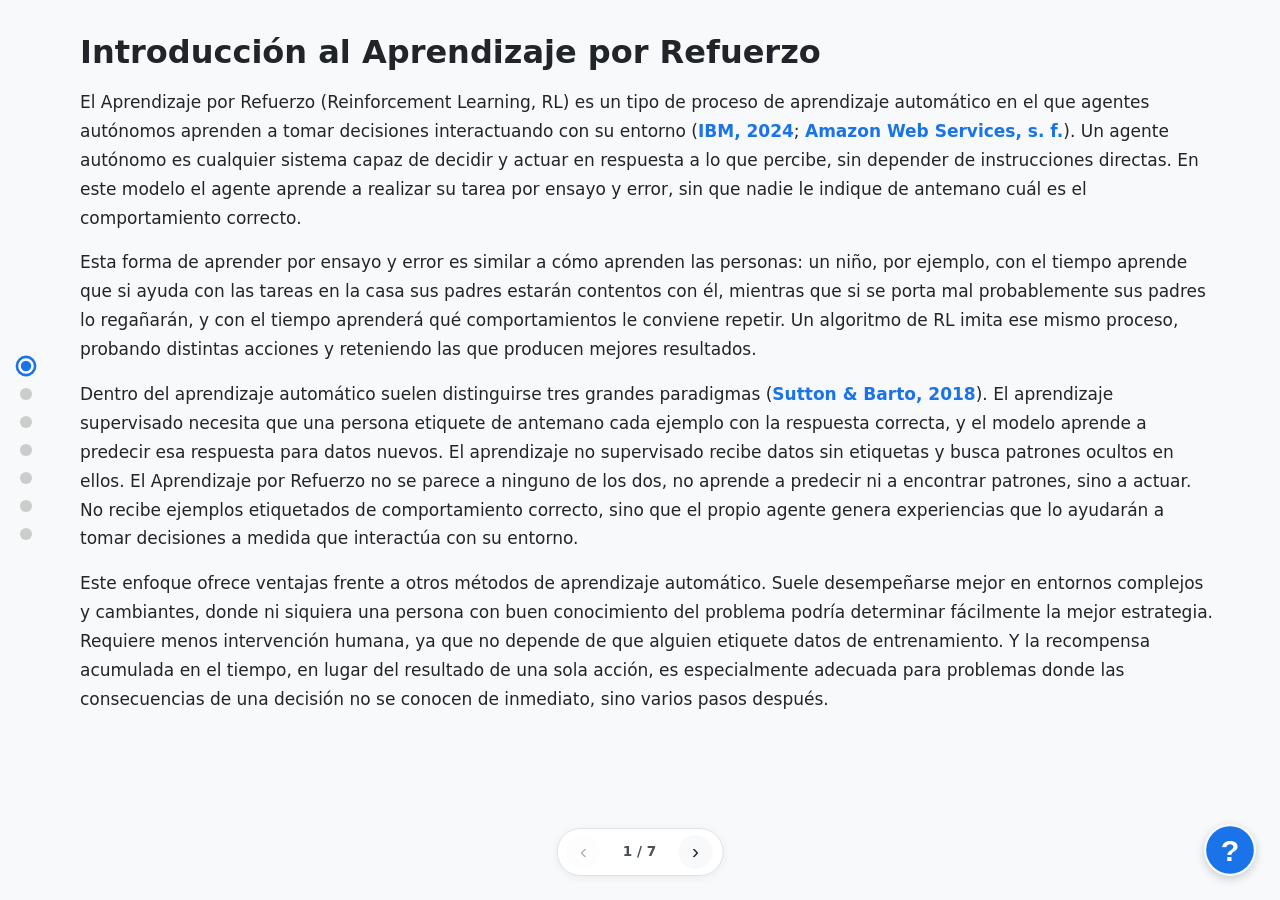
==== commit afc9b0ab: "feat: agregar funcionalidades interactivas para el aprendizaje y quizzes en la aplicación" ====
--- a/index.html
+++ b/index.html
@@ -51,7 +51,39 @@
         </p>
         <p>
           Este enfoque ofrece ventajas frente a otros métodos de aprendizaje automático. Suele desempeñarse mejor en entornos complejos y cambiantes, donde ni siquiera una persona con buen conocimiento del problema podría determinar fácilmente la mejor estrategia. Requiere menos intervención humana, ya que no depende de que alguien etiquete datos de entrenamiento. Y la recompensa acumulada en el tiempo, en lugar del resultado de una sola acción, es especialmente adecuada para problemas donde las consecuencias de una decisión no se conocen de inmediato, sino varios pasos después.
-        </p>
+        </p>        <div class="quiz-overlay" id="quiz-modal-intro">
+          <div class="quiz-overlay-fondo" data-cerrar-quiz></div>
+          <div class="quiz-overlay-panel" role="dialog" aria-modal="true" aria-labelledby="quiz-modal-intro-titulo">
+            <button type="button" class="quiz-cerrar" data-cerrar-quiz aria-label="Cerrar quiz">&times;</button>
+            <div class="quiz-comprension">
+              <h2 id="quiz-modal-intro-titulo">Pon a prueba lo que aprendiste</h2>
+
+          <div class="quiz-pregunta" data-correcta="ensayo">
+            <p class="quiz-enunciado">
+              1. En Aprendizaje por Refuerzo, ¿quién le indica al agente cuál es la decisión correcta en cada situación?
+            </p>
+            <div class="quiz-opciones">
+              <button type="button" class="quiz-opcion" data-valor="experto">Un experto que etiqueta cada ejemplo</button>
+              <button type="button" class="quiz-opcion" data-valor="ensayo">Nadie: el agente aprende por ensayo y error</button>
+              <button type="button" class="quiz-opcion" data-valor="sabe">El agente ya lo sabe desde el inicio</button>
+            </div>
+            <p class="quiz-feedback" aria-live="polite"></p>
+          </div>
+
+          <div class="quiz-pregunta" data-correcta="secuenciales">
+            <p class="quiz-enunciado">
+              2. ¿Qué tipo de problema resuelve mejor el RL en comparación con el aprendizaje supervisado?
+            </p>
+            <div class="quiz-opciones">
+              <button type="button" class="quiz-opcion" data-valor="precios">Predecir precios de casas a partir de datos históricos</button>
+              <button type="button" class="quiz-opcion" data-valor="secuenciales">Tomar decisiones secuenciales en entornos cambiantes</button>
+              <button type="button" class="quiz-opcion" data-valor="agrupar">Agrupar clientes similares sin usar etiquetas</button>
+            </div>
+            <p class="quiz-feedback" aria-live="polite"></p>
+          </div>
+            </div>
+          </div>
+        </div>
       </section>
 
       <section id="conceptos">
@@ -109,7 +141,39 @@
 
         <p>
           Estos seis elementos interactúan en un ciclo continuo: el agente observa un estado, elige una acción según su política, y el entorno responde con una recompensa y un nuevo estado. Este ciclo se repite muchas veces, permitiendo que el agente mejore su política con cada experiencia.
-        </p>
+        </p>        <div class="quiz-overlay" id="quiz-modal-conceptos">
+          <div class="quiz-overlay-fondo" data-cerrar-quiz></div>
+          <div class="quiz-overlay-panel" role="dialog" aria-modal="true" aria-labelledby="quiz-modal-conceptos-titulo">
+            <button type="button" class="quiz-cerrar" data-cerrar-quiz aria-label="Cerrar quiz">&times;</button>
+            <div class="quiz-comprension">
+              <h2 id="quiz-modal-conceptos-titulo">Pon a prueba lo que aprendiste</h2>
+
+          <div class="quiz-pregunta" data-correcta="estado">
+            <p class="quiz-enunciado">
+              1. Un sensor reporta que la temperatura es 35°C en este instante. ¿Qué elemento del RL representa mejor esa lectura?
+            </p>
+            <div class="quiz-opciones">
+              <button type="button" class="quiz-opcion" data-valor="estado">Estado</button>
+              <button type="button" class="quiz-opcion" data-valor="accion">Acción</button>
+              <button type="button" class="quiz-opcion" data-valor="recompensa">Recompensa</button>
+            </div>
+            <p class="quiz-feedback" aria-live="polite"></p>
+          </div>
+
+          <div class="quiz-pregunta" data-correcta="politica">
+            <p class="quiz-enunciado">
+              2. ¿Qué elemento define la estrategia final que el agente usa para decidir qué hacer ante cada estado?
+            </p>
+            <div class="quiz-opciones">
+              <button type="button" class="quiz-opcion" data-valor="entorno">Entorno</button>
+              <button type="button" class="quiz-opcion" data-valor="politica">Política</button>
+              <button type="button" class="quiz-opcion" data-valor="recompensa">Recompensa</button>
+            </div>
+            <p class="quiz-feedback" aria-live="polite"></p>
+          </div>
+            </div>
+          </div>
+        </div>
       </section>
 
       <section id="aprendizaje">
@@ -125,6 +189,20 @@
           Si el agente solo explota lo que ya conoce, repite siempre las mismas acciones y nunca descubre si existe una mejor opción. Si solo explora, prueba cosas nuevas constantemente pero nunca aprovecha lo que ya aprendió. Un agente bien diseñado necesita hacer ambas cosas: seguir explorando estados y acciones nuevos, y al mismo tiempo preferir las acciones que en el pasado le han dado mayores recompensas.
         </p>
 
+        <div class="mini-demo" id="demo-exploracion">
+          <p class="mini-demo-titulo">Pruébalo tú mismo: mueve el control y simula decisiones del agente</p>
+          <label for="slider-epsilon" class="mini-demo-label">
+            Probabilidad de explorar (ε): <strong id="valor-epsilon">30%</strong>
+          </label>
+          <input type="range" id="slider-epsilon" min="0" max="100" value="30" step="5">
+          <div class="demo-barra" aria-hidden="true">
+            <div class="barra-explorar" id="barra-explorar" style="width: 30%;">Explorar</div>
+            <div class="barra-explotar" id="barra-explotar" style="width: 70%;">Explotar</div>
+          </div>
+          <button type="button" id="btn-simular-decision" class="boton-demo">Simular una decisión</button>
+          <p id="resultado-decision" class="demo-resultado" aria-live="polite"></p>
+        </div>
+
         <h2>Recompensa inmediata vs. beneficio a largo plazo</h2>
         <p>
           No toda buena decisión trae una recompensa inmediata, y no toda recompensa inmediata lleva al mejor resultado final. La mejor estrategia general puede requerir sacrificios a corto plazo: una acción que parece negativa en el momento puede ser parte del camino hacia un resultado mucho mejor más adelante.
@@ -139,7 +217,39 @@
         </p>
         <p>
           Con suficientes repeticiones, el agente converge hacia una política estable que le permite tomar buenas decisiones ante situaciones que ya ha visto, e incluso generalizar ante situaciones nuevas similares a las que ya conoce.
-        </p>
+        </p>        <div class="quiz-overlay" id="quiz-modal-aprendizaje">
+          <div class="quiz-overlay-fondo" data-cerrar-quiz></div>
+          <div class="quiz-overlay-panel" role="dialog" aria-modal="true" aria-labelledby="quiz-modal-aprendizaje-titulo">
+            <button type="button" class="quiz-cerrar" data-cerrar-quiz aria-label="Cerrar quiz">&times;</button>
+            <div class="quiz-comprension">
+              <h2 id="quiz-modal-aprendizaje-titulo">Pon a prueba lo que aprendiste</h2>
+
+          <div class="quiz-pregunta" data-correcta="explotar">
+            <p class="quiz-enunciado">
+              1. Un agente siempre elige la acción que ya sabe que funciona bien, sin probar nunca algo nuevo. ¿Qué está haciendo?
+            </p>
+            <div class="quiz-opciones">
+              <button type="button" class="quiz-opcion" data-valor="explorar">Solo explorar</button>
+              <button type="button" class="quiz-opcion" data-valor="explotar">Solo explotar</button>
+              <button type="button" class="quiz-opcion" data-valor="ninguna">Ninguna de las dos</button>
+            </div>
+            <p class="quiz-feedback" aria-live="polite"></p>
+          </div>
+
+          <div class="quiz-pregunta" data-correcta="acumulada">
+            <p class="quiz-enunciado">
+              2. El objetivo del agente es maximizar...
+            </p>
+            <div class="quiz-opciones">
+              <button type="button" class="quiz-opcion" data-valor="proxima">La recompensa de la próxima acción únicamente</button>
+              <button type="button" class="quiz-opcion" data-valor="acumulada">La recompensa acumulada a lo largo del tiempo</button>
+              <button type="button" class="quiz-opcion" data-valor="exploradas">El número de acciones exploradas</button>
+            </div>
+            <p class="quiz-feedback" aria-live="polite"></p>
+          </div>
+            </div>
+          </div>
+        </div>
       </section>
 
       <section id="algoritmo">
@@ -173,6 +283,63 @@
         <p>
           Con cada actualización, el agente incorpora lo que acaba de aprender sin olvidar todo lo anterior. Después de muchas repeticiones, los valores Q convergen y la tabla refleja la política óptima: en cada estado, la acción con el valor Q más alto es la mejor decisión posible.
         </p>
+
+        <div class="mini-demo" id="demo-bellman">
+          <p class="mini-demo-titulo">Pruébalo tú mismo: cambia los valores y observa cómo se actualiza Q(s, a)</p>
+          <div class="demo-bellman-inputs">
+            <label>Q(s,a) actual
+              <input type="number" id="input-q" value="0.3" step="0.1">
+            </label>
+            <label>α (tasa de aprendizaje)
+              <input type="number" id="input-alfa" value="0.5" step="0.1" min="0" max="1">
+            </label>
+            <label>r (recompensa recibida)
+              <input type="number" id="input-r" value="2" step="0.5">
+            </label>
+            <label>γ (factor de descuento)
+              <input type="number" id="input-gamma" value="0.9" step="0.1" min="0" max="1">
+            </label>
+            <label>max Q(s') futuro
+              <input type="number" id="input-maxq" value="1.1" step="0.1">
+            </label>
+          </div>
+          <div class="demo-bellman-resultado">
+            <p id="formula-sustituida" class="demo-formula"></p>
+            <p id="resultado-q" class="demo-resultado-q"></p>
+          </div>
+        </div>        <div class="quiz-overlay" id="quiz-modal-algoritmo">
+          <div class="quiz-overlay-fondo" data-cerrar-quiz></div>
+          <div class="quiz-overlay-panel" role="dialog" aria-modal="true" aria-labelledby="quiz-modal-algoritmo-titulo">
+            <button type="button" class="quiz-cerrar" data-cerrar-quiz aria-label="Cerrar quiz">&times;</button>
+            <div class="quiz-comprension">
+              <h2 id="quiz-modal-algoritmo-titulo">Pon a prueba lo que aprendiste</h2>
+
+          <div class="quiz-pregunta" data-correcta="esperada">
+            <p class="quiz-enunciado">
+              1. En la tabla Q, ¿qué representa cada celda?
+            </p>
+            <div class="quiz-opciones">
+              <button type="button" class="quiz-opcion" data-valor="estado-actual">El estado actual del entorno</button>
+              <button type="button" class="quiz-opcion" data-valor="esperada">La recompensa total esperada para un par estado-acción</button>
+              <button type="button" class="quiz-opcion" data-valor="probabilidad">La probabilidad de explorar en ese momento</button>
+            </div>
+            <p class="quiz-feedback" aria-live="polite"></p>
+          </div>
+
+          <div class="quiz-pregunta" data-correcta="sin-experiencia">
+            <p class="quiz-enunciado">
+              2. Al inicio del entrenamiento, ¿por qué todos los valores Q son cero?
+            </p>
+            <div class="quiz-opciones">
+              <button type="button" class="quiz-opcion" data-valor="optima">Porque el agente ya conoce la política óptima</button>
+              <button type="button" class="quiz-opcion" data-valor="sin-experiencia">Porque el agente aún no tiene experiencia del entorno</button>
+              <button type="button" class="quiz-opcion" data-valor="alfa-cero">Porque α siempre vale cero al inicio</button>
+            </div>
+            <p class="quiz-feedback" aria-live="polite"></p>
+          </div>
+            </div>
+          </div>
+        </div>
       </section>
 
       <section id="caso-practico">
@@ -225,14 +392,59 @@
         </ul>
         <p>
           Esta estructura de recompensas penaliza tanto la sobrereacción como la subreacción. Un agente que aprende bien no solo evita ignorar emergencias, sino que también evita generar falsas alarmas innecesarias.
-        </p>
+        </p>        <div class="quiz-overlay" id="quiz-modal-caso-practico">
+          <div class="quiz-overlay-fondo" data-cerrar-quiz></div>
+          <div class="quiz-overlay-panel" role="dialog" aria-modal="true" aria-labelledby="quiz-modal-caso-practico-titulo">
+            <button type="button" class="quiz-cerrar" data-cerrar-quiz aria-label="Cerrar quiz">&times;</button>
+            <div class="quiz-comprension">
+              <h2 id="quiz-modal-caso-practico-titulo">Pon a prueba lo que aprendiste</h2>
+          <p class="mini-demo-titulo">Elige la recompensa que recibiría el agente en cada situación.</p>
+
+          <div class="quiz-pregunta" data-correcta="+2">
+            <p class="quiz-enunciado">
+              1. El sensor detecta flujo alto, patrón irregular y un vehículo a contraflujo — una situación que requiere <strong>alerta critica</strong>. El agente elige "Alerta crítica". ¿Qué recompensa recibe?
+            </p>
+            <div class="quiz-opciones">
+              <button type="button" class="quiz-opcion" data-valor="+2">+2</button>
+              <button type="button" class="quiz-opcion" data-valor="-1">-1</button>
+              <button type="button" class="quiz-opcion" data-valor="-3">-3</button>
+            </div>
+            <p class="quiz-feedback" aria-live="polite"></p>
+          </div>
+
+          <div class="quiz-pregunta" data-correcta="-3">
+            <p class="quiz-enunciado">
+              2. El sensor detecta flujo bajo, patrón normal y ningún incidente — es decir, <strong>tráfico normal</strong>. El agente elige "Protocolo de emergencia". &iquest;Que recompensa recibe?
+            </p>
+            <div class="quiz-opciones">
+              <button type="button" class="quiz-opcion" data-valor="+2">+2</button>
+              <button type="button" class="quiz-opcion" data-valor="-1">-1</button>
+              <button type="button" class="quiz-opcion" data-valor="-3">-3</button>
+            </div>
+            <p class="quiz-feedback" aria-live="polite"></p>
+          </div>
+
+          <div class="quiz-pregunta" data-correcta="-1">
+            <p class="quiz-enunciado">
+              3. La situación real solo requería <strong>alerta leve</strong>, pero el agente elige "Alerta crítica" (un nivel de severidad más arriba). ¿Qué recompensa recibe?
+            </p>
+            <div class="quiz-opciones">
+              <button type="button" class="quiz-opcion" data-valor="+2">+2</button>
+              <button type="button" class="quiz-opcion" data-valor="-1">-1</button>
+              <button type="button" class="quiz-opcion" data-valor="-3">-3</button>
+            </div>
+            <p class="quiz-feedback" aria-live="polite"></p>
+          </div>
+            </div>
+          </div>
+        </div>
+
         <div class="cta-simulador">
-          <a href="./simulador.html" class="boton-simulador">
-            Acceder a la simulación
-          </a>
-          <p class="cta-simulador-nota">
-            Entrena al agente en vivo, ajusta sus parámetros y compara tus propias decisiones con las suyas.
+          <h2>Ve al agente aprender en tiempo real</h2>
+          <p class="cta-simulador-texto">
+            Todo lo anterior se puede ver funcionando en el simulador: eliges los valores de α, γ y ε, y observas al agente entrenarse episodio a episodio sobre esta misma intersección. La tabla Q se va llenando en vivo, un gráfico muestra cómo sube la recompensa a medida que aprende, y una animación de la intersección refleja el estado y la acción que el agente elige en cada paso. También puedes enfrentarte tú mismo al agente ya entrenado y comparar tus decisiones con las suyas.
           </p>
+          <a href="./simulador.html" class="boton-simulador">Acceder</a>
         </div>
       </section>
 
@@ -310,6 +522,13 @@
       </section>
     </main>
 
+    <button type="button" id="btn-quiz-global" class="btn-quiz-toggle" aria-haspopup="dialog" aria-label="Abrir quiz de esta sección" hidden>
+      <svg viewBox="0 0 24 24" class="icono-pregunta" aria-hidden="true">
+        <circle cx="12" cy="12" r="11" fill="currentColor"/>
+        <text x="12" y="17" text-anchor="middle" font-size="14" font-weight="700" fill="#ffffff" font-family="Arial, sans-serif">?</text>
+      </svg>
+    </button>
+
     <div id="slide-controls" class="slide-controls" aria-hidden="false">
       <button type="button" id="btn-slide-prev" class="btn-slide" aria-label="Diapositiva anterior">
         <span aria-hidden="true">‹</span>
@@ -320,6 +539,7 @@
       </button>
     </div>
 
+    <script src="js/interactivos.js"></script>
     <script src="js/script.js"></script>
   </body>
 </html>
--- a/css/styles.css
+++ b/css/styles.css
@@ -228,8 +228,9 @@
 /* Controles de diapositiva (Anterior / Siguiente) */
 .slide-controls {
   position: fixed;
-  right: 1.5rem;
+  left: 50%;
   bottom: 1.5rem;
+  transform: translateX(-50%);
   z-index: 1000;
   display: flex;
   align-items: center;
@@ -317,14 +318,23 @@
 /* Llamado a la acción: acceder al simulador desde Caso práctico */
 .cta-simulador {
   margin: 2rem 0 1rem;
-  padding: 1.5rem;
-  border-radius: var(--radio-borde);
-  text-align: center;
+  padding-top: 1.5rem;
+  border-top: 1px solid var(--color-borde);
+}
+
+.cta-simulador h2 {
+  margin: 0 0 0.75rem;
+}
+
+.cta-simulador-texto {
+  margin: 0 0 1.25rem;
 }
 
 .boton-simulador {
-  display: inline-block;
-  padding: 0.75rem 1.5rem;
+  display: block;
+  width: fit-content;
+  margin: 0 auto;
+  padding: 0.75rem 1.75rem;
   background-color: var(--color-acento);
   color: #ffffff;
   font-weight: 600;
@@ -340,10 +350,358 @@
   transform: translateY(-1px);
 }
 
-.cta-simulador-nota {
+/* ---------------------------------------------------
+   Widgets interactivos de apoyo educativo
+--------------------------------------------------- */
+.mini-demo {
+  margin: 1.5rem 0;
+  padding: 1.1rem 1.35rem 1.35rem;
+  background-color: transparent;
+  border: 1px solid var(--color-borde);
+  border-radius: 3px;
+}
+
+.mini-demo-titulo {
+  margin: 0 0 1rem;
+  padding-bottom: 0.6rem;
+  border-bottom: 1px solid var(--color-borde);
+  font-family: var(--fuente);
+  font-weight: 700;
+  font-size: 0.75rem;
+  letter-spacing: 0.08em;
+  text-transform: uppercase;
+  color: var(--color-texto-secundario);
+}
+
+/* Demo exploración / explotación */
+.mini-demo-label {
+  display: block;
+  margin-bottom: 0.5rem;
+  font-size: 0.95rem;
+}
+
+#slider-epsilon {
+  width: 100%;
+  margin-bottom: 1rem;
+  accent-color: var(--color-acento);
+}
+
+.demo-barra {
+  display: flex;
+  width: 100%;
+  height: 2.25rem;
+  border-radius: 999px;
+  overflow: hidden;
+  margin-bottom: 1rem;
+  border: 1px solid var(--color-borde);
+}
+
+.barra-explorar,
+.barra-explotar {
+  display: flex;
+  align-items: center;
+  justify-content: center;
+  font-size: 0.8rem;
+  font-weight: 600;
+  color: #ffffff;
+  white-space: nowrap;
+  overflow: hidden;
+  transition: width 0.2s ease;
+}
+
+.barra-explorar {
+  background-color: #f9ab00;
+}
+
+.barra-explotar {
+  background-color: #1a73e8;
+}
+
+.boton-demo {
+  padding: 0.55rem 1.1rem;
+  border: none;
+  border-radius: 999px;
+  background-color: var(--color-texto);
+  color: #ffffff;
+  font-weight: 600;
+  font-size: 0.9rem;
+  cursor: pointer;
+  transition: background-color 0.2s ease;
+}
+
+.boton-demo:hover {
+  background-color: #000000;
+}
+
+.demo-resultado {
   margin: 0.85rem 0 0;
-  font-size: 0.9rem;
+  font-size: 0.95rem;
+  min-height: 1.4em;
+}
+
+.demo-resultado-explorar {
+  color: #b06d00;
+  font-weight: 600;
+}
+
+.demo-resultado-explotar {
+  color: #1557b0;
+  font-weight: 600;
+}
+
+/* Calculadora de Bellman */
+.demo-bellman-inputs {
+  display: grid;
+  grid-template-columns: repeat(auto-fit, minmax(150px, 1fr));
+  gap: 0.85rem;
+  margin-bottom: 1.1rem;
+}
+
+.demo-bellman-inputs label {
+  display: flex;
+  flex-direction: column;
+  gap: 0.3rem;
+  font-size: 0.85rem;
+  font-weight: 600;
   color: var(--color-texto-secundario);
+}
+
+.demo-bellman-inputs input {
+  padding: 0.45rem 0.6rem;
+  font-size: 0.95rem;
+  border: 1px solid var(--color-borde);
+  border-radius: 6px;
+  font-family: var(--fuente);
+}
+
+.demo-bellman-inputs input:focus-visible {
+  outline: 2px solid var(--color-acento);
+  outline-offset: 1px;
+}
+
+.demo-bellman-resultado {
+  padding: 1rem;
+  background-color: var(--color-fondo);
+  border-radius: 6px;
+}
+
+.demo-formula {
+  margin: 0 0 0.5rem;
+  font-family: 'Courier New', monospace;
+  font-size: 0.95rem;
+  word-break: break-word;
+}
+
+.demo-resultado-q {
+  margin: 0;
+  font-size: 1.15rem;
+  font-weight: 700;
+  color: var(--color-acento);
+}
+
+/* Mini-quiz de comprensión */
+.quiz-comprension {
+  margin: 2rem 0 1.5rem;
+}
+
+.quiz-pregunta {
+  margin-bottom: 1.5rem;
+  padding: 1.1rem 1.4rem;
+  background-color: var(--color-tarjeta);
+  border: 1px solid var(--color-borde);
+  border-radius: var(--radio-borde);
+  box-shadow: var(--sombra-suave);
+}
+
+.quiz-enunciado {
+  margin: 0 0 0.9rem;
+  font-size: 0.98rem;
+}
+
+.quiz-opciones {
+  display: flex;
+  flex-wrap: wrap;
+  gap: 0.6rem;
+}
+
+.quiz-opcion {
+  padding: 0.5rem 1.1rem;
+  border: 2px solid var(--color-borde);
+  border-radius: 999px;
+  background-color: #ffffff;
+  font-weight: 600;
+  font-size: 0.95rem;
+  cursor: pointer;
+  transition: border-color 0.2s ease, background-color 0.2s ease, color 0.2s ease;
+}
+
+.quiz-opcion:hover:not(:disabled) {
+  border-color: var(--color-acento);
+}
+
+.quiz-opcion:disabled {
+  cursor: not-allowed;
+}
+
+.quiz-opcion-correcta {
+  background-color: #e6f4ea;
+  border-color: #34a853;
+  color: #1e7e34;
+}
+
+.quiz-opcion-incorrecta {
+  background-color: #fce8e6;
+  border-color: #ea4335;
+  color: #c5221f;
+}
+
+.quiz-feedback {
+  margin: 0.75rem 0 0;
+  font-size: 0.92rem;
+  min-height: 1.3em;
+}
+
+.quiz-feedback-correcta {
+  color: #1e7e34;
+  font-weight: 600;
+}
+
+.quiz-feedback-incorrecta {
+  color: #c5221f;
+  font-weight: 600;
+}
+
+@media (max-width: 480px) {
+  .demo-bellman-inputs {
+    grid-template-columns: 1fr 1fr;
+  }
+}
+
+/* ---------------------------------------------------
+   Botón flotante "?" y overlay del quiz por sección
+--------------------------------------------------- */
+.btn-quiz-toggle {
+  position: fixed;
+  right: 1.5rem;
+  bottom: 1.5rem;
+  width: 3.25rem;
+  height: 3.25rem;
+  padding: 0;
+  border: none;
+  border-radius: 50%;
+  background: none;
+  color: var(--color-acento);
+  cursor: pointer;
+  box-shadow: 0 3px 10px rgba(0, 0, 0, 0.18);
+  transition: transform 0.2s ease, color 0.2s ease;
+  z-index: 1000;
+}
+
+.btn-quiz-toggle[hidden] {
+  display: none;
+}
+
+.btn-quiz-toggle:hover,
+.btn-quiz-toggle:focus-visible {
+  color: #1557b0;
+  transform: scale(1.08);
+}
+
+.btn-quiz-toggle .icono-pregunta {
+  width: 100%;
+  height: 100%;
+  display: block;
+}
+
+.quiz-overlay {
+  position: fixed;
+  inset: 0;
+  z-index: 1200;
+  display: none;
+  align-items: center;
+  justify-content: center;
+  padding: 2rem;
+}
+
+.quiz-overlay.activo {
+  display: flex;
+}
+
+.quiz-overlay-fondo {
+  position: absolute;
+  inset: 0;
+  background-color: rgba(33, 37, 41, 0.35);
+  backdrop-filter: blur(6px);
+  -webkit-backdrop-filter: blur(6px);
+}
+
+.quiz-overlay-panel {
+  position: relative;
+  z-index: 1;
+  width: 100%;
+  max-width: 640px;
+  max-height: 82vh;
+  overflow-y: auto;
+  background-color: var(--color-tarjeta);
+  border-radius: 12px;
+  padding: 2rem;
+  box-shadow: 0 16px 48px rgba(0, 0, 0, 0.28);
+  animation: quiz-aparecer 0.2s ease;
+}
+
+@keyframes quiz-aparecer {
+  from {
+    opacity: 0;
+    transform: translateY(8px) scale(0.98);
+  }
+  to {
+    opacity: 1;
+    transform: translateY(0) scale(1);
+  }
+}
+
+.quiz-overlay-panel .quiz-comprension {
+  margin: 0;
+}
+
+.quiz-overlay-panel .quiz-pregunta:last-child {
+  margin-bottom: 0;
+}
+
+.quiz-cerrar {
+  position: absolute;
+  top: 0.85rem;
+  right: 0.85rem;
+  width: 2.1rem;
+  height: 2.1rem;
+  border: none;
+  border-radius: 50%;
+  background-color: var(--color-fondo);
+  color: var(--color-texto-secundario);
+  font-size: 1.1rem;
+  line-height: 1;
+  cursor: pointer;
+  transition: background-color 0.2s ease, color 0.2s ease;
+}
+
+.quiz-cerrar:hover,
+.quiz-cerrar:focus-visible {
+  background-color: var(--color-borde);
+  color: var(--color-texto);
+}
+
+@media (max-width: 768px) {
+  .btn-quiz-toggle {
+    right: 1rem;
+    bottom: 1rem;
+    width: 2.85rem;
+    height: 2.85rem;
+  }
+
+  .quiz-overlay-panel {
+    padding: 1.5rem;
+    max-height: 88vh;
+  }
 }
 
 /* Diapositiva de referencias */
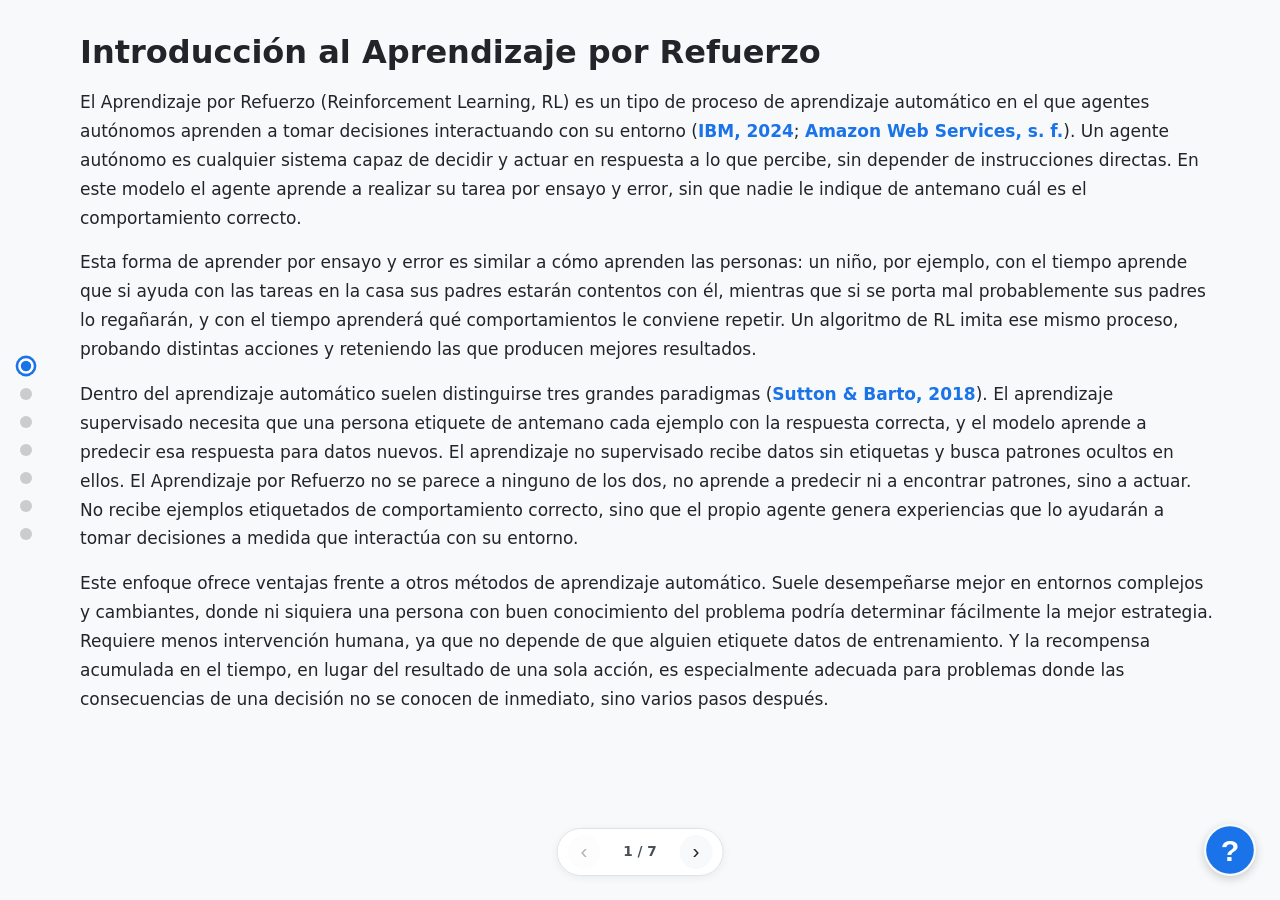
==== commit 1bec5137: "fix: evitar controles duplicados en telefono" ====
--- a/index.html
+++ b/index.html
@@ -134,8 +134,7 @@
           <img src="./assets/Diagram.svg" alt="Diagrama del ciclo agente-entorno: estado, acción, recompensa y nuevo estado" />
           <figcaption>
             El agente y el entorno se comunican continuamente: el agente recibe un estado,
-            elige una acción, y el entorno responde con una recompensa y el siguiente estado. <br>
-            Diagrama creado con <a href="https://excalidraw.com" target="_blank" rel="noopener noreferrer">Excalidraw</a>.
+            elige una acción, y el entorno responde con una recompensa y el siguiente estado.
           </figcaption>
         </figure>
 
@@ -513,12 +512,25 @@
         </li>
       </ul>
         <h2>Video complementario</h2>
-        <p>
+          <p>
           El siguiente video muestra un ejemplo concreto de un agente aprendiendo a manejar mediante Aprendizaje por Refuerzo, lo que permite visualizar en la práctica los conceptos descritos anteriormente:
-          <a href="https://www.youtube.com/watch?v=5vwBQ_KoD60" target="_blank" rel="noopener noreferrer">
-            ¿Cuánto tarda esta IA en aprender a manejar?
-          </a>
-        </p>
+            <a href="https://www.youtube.com/watch?v=5vwBQ_KoD60" target="_blank" rel="noopener noreferrer">
+              ¿Cuánto tarda esta IA en aprender a manejar?
+            </a>
+          </p>
+        </div>
+
+        <h2>Créditos</h2>
+        <ul>
+          <li id="credito-diagrama">
+            Diagrama del ciclo agente-entorno creado con
+            <a href="https://excalidraw.com" target="_blank" rel="noopener noreferrer">Excalidraw</a>.
+          </li>
+          <li id="credito-flecha">
+            Ícono de flecha "Volver" obtenido de
+            <a href="https://www.svgrepo.com" target="_blank" rel="noopener noreferrer">SVG Repo</a>.
+          </li>
+        </ul>
       </section>
     </main>
 
--- a/css/styles.css
+++ b/css/styles.css
@@ -852,11 +852,11 @@
     max-height: 45vh;
   }
 
+  /* En celular la navegación ya la resuelven la navbar de puntos y el
+     swipe, así que ocultamos los botones ‹ › para no duplicar
+     controles ni tapar contenido. */
   .slide-controls {
-    left: 50%;
-    right: auto;
-    bottom: 4.75rem;
-    transform: translateX(-50%);
+    display: none;
   }
 }
 
